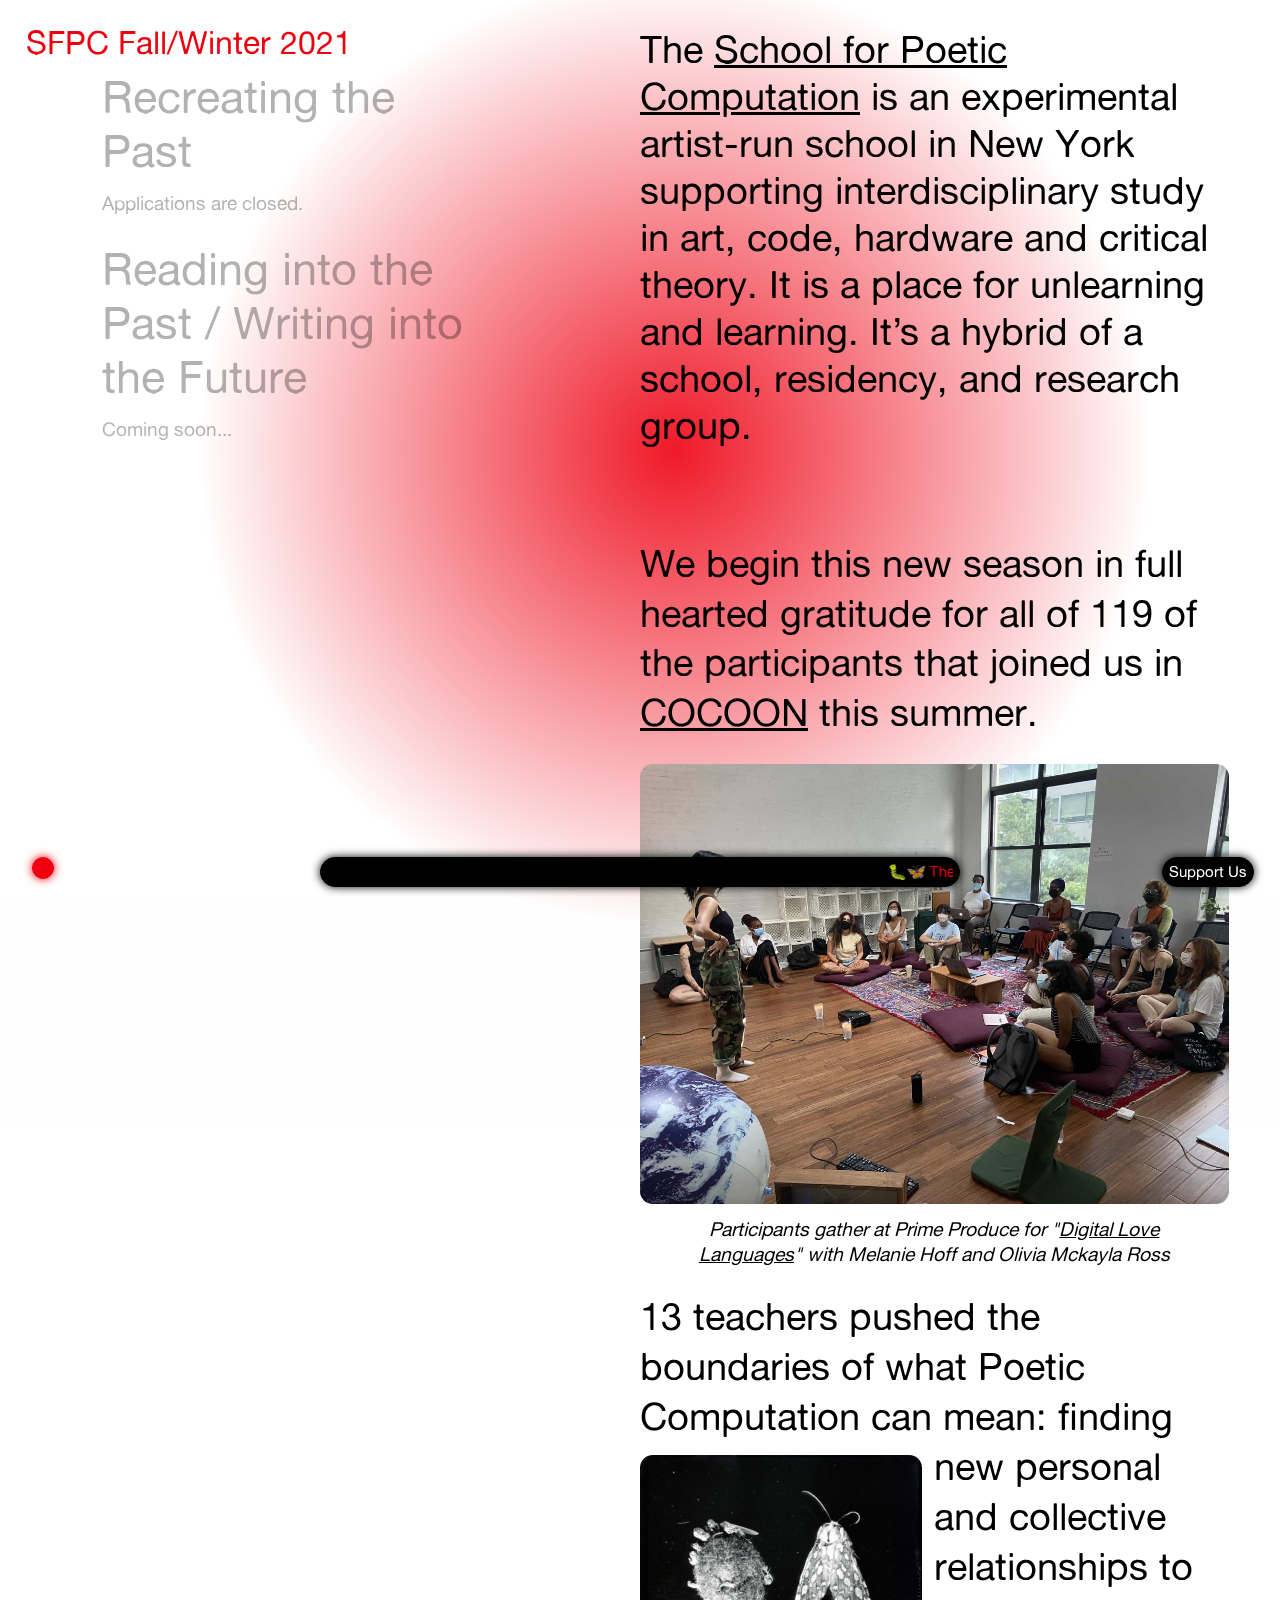
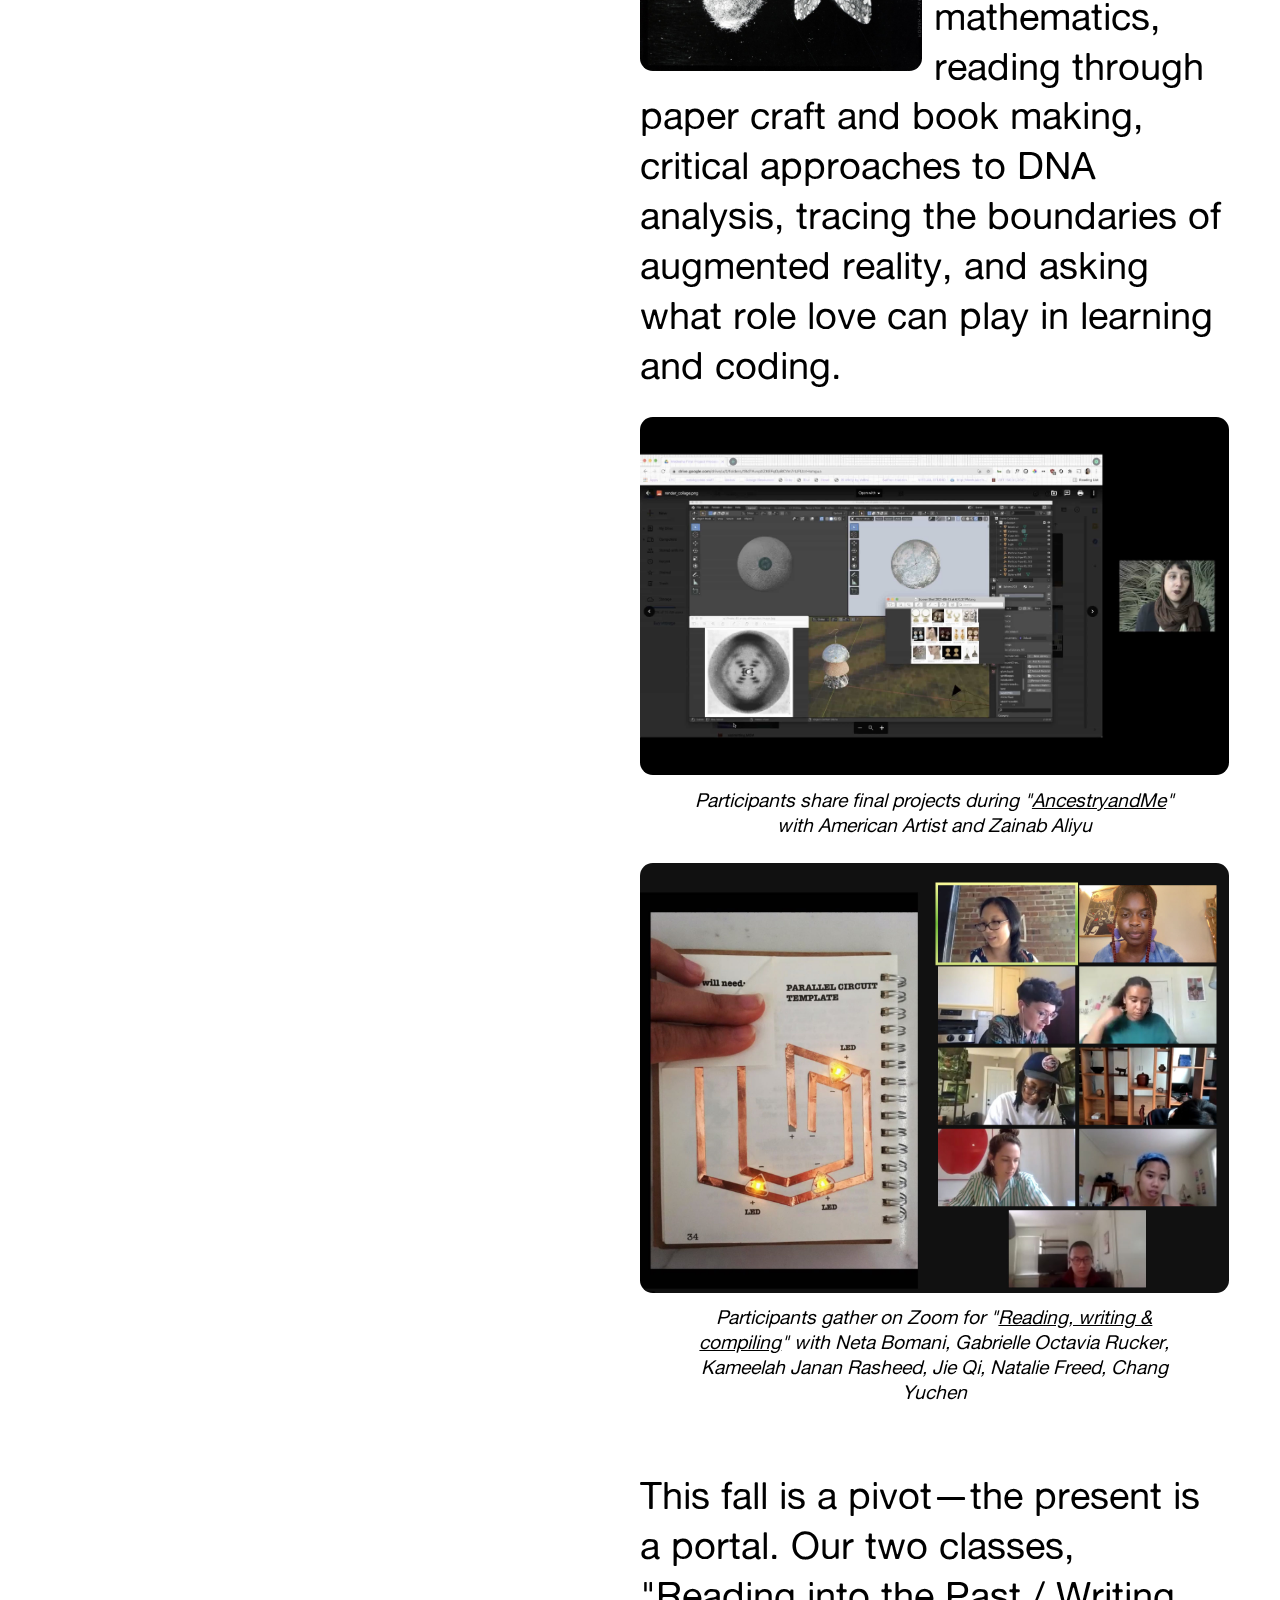
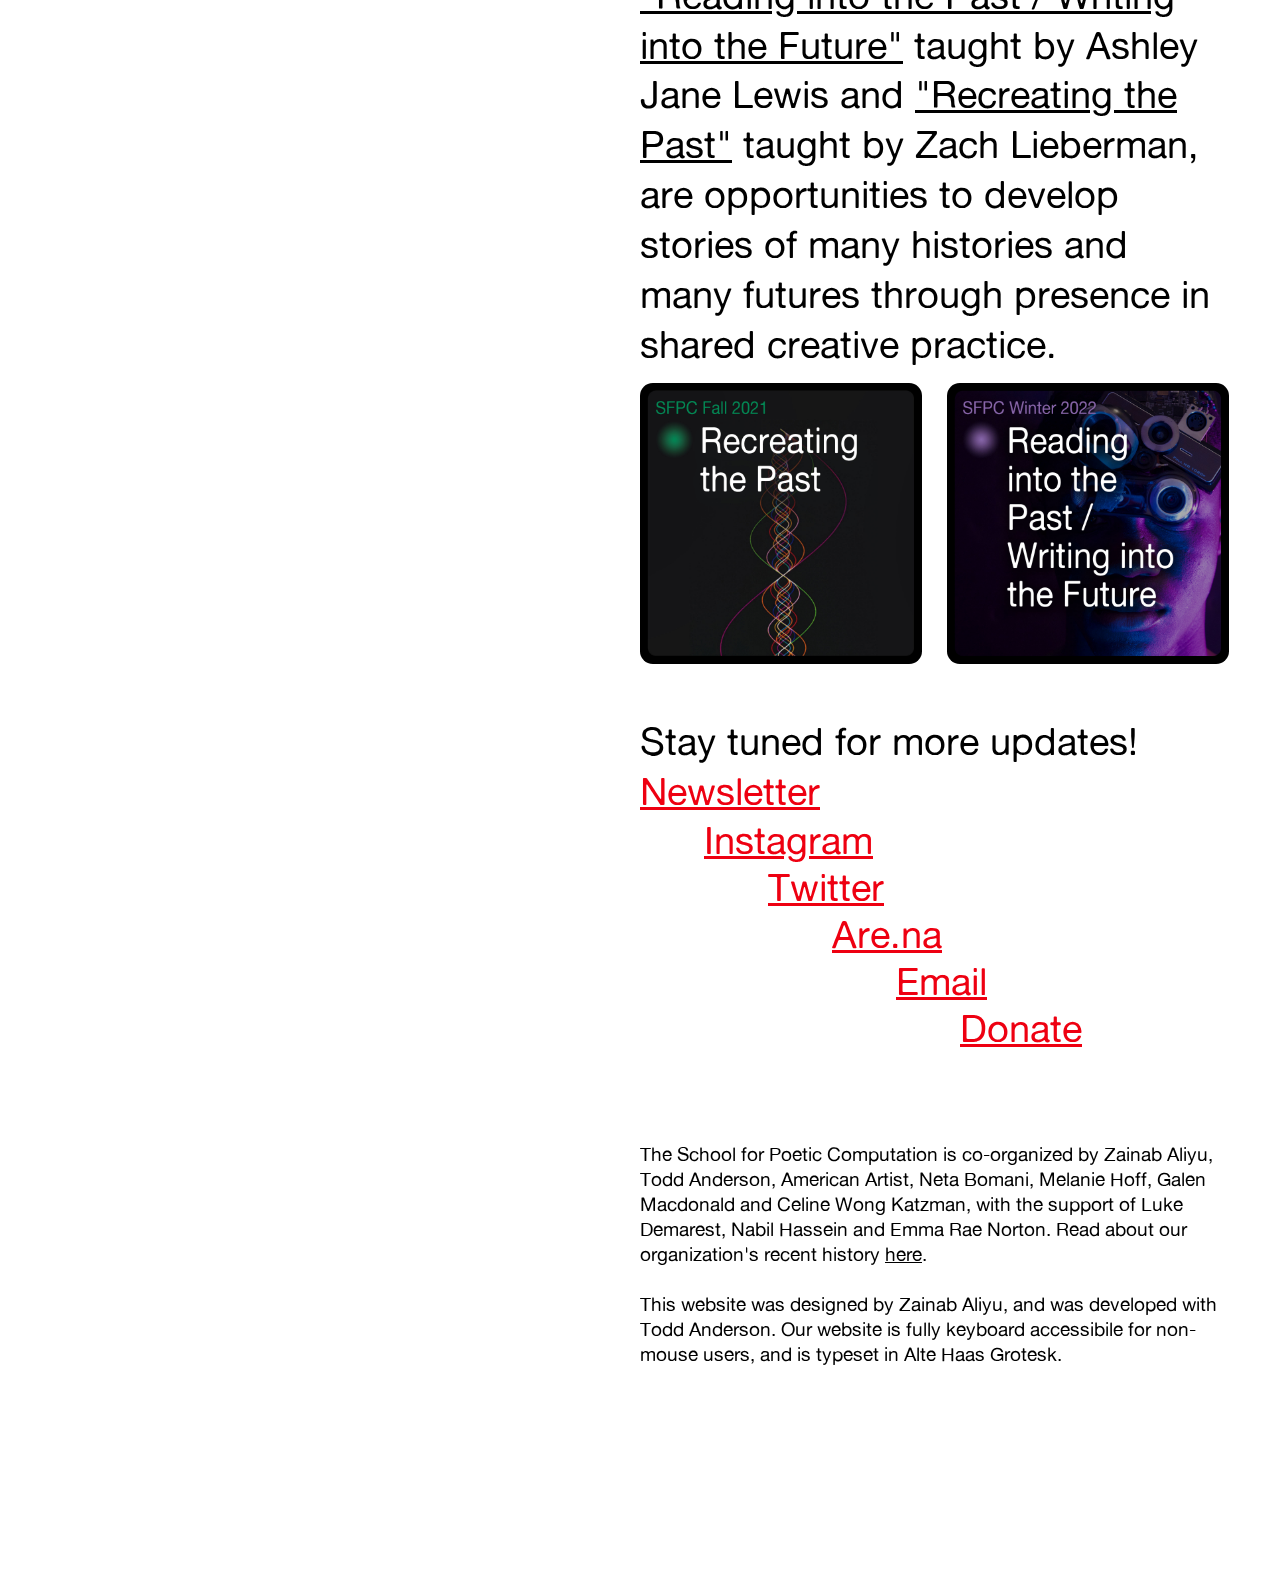
==== index.html @ 879abbb2 "update images" ====
<head>
  <meta charset="UTF-8">
  <meta name="viewport" content="width=device-width, initial-scale=1.0, user-scalable=no">
  <meta name="title" content="SFPC Fall 2021">
  <meta name="description" content="This fall is a pivot— the present is a portal. Our fall classes are opportunities to develop stories of many histories and many futures through presence in shared creative practice.">
  <meta property="og:type" content="website">
  <meta property="og:url" content="http://sfpc.io/fall-2021">
  <meta property="og:title" content="SFPC Fall 2021">
  <meta property="og:description" content="This fall is a pivot— the present is a portal. Our fall classes are opportunities to develop stories of many histories and many futures through presence in shared creative practice.">
  <meta property="og:image" content="http://sfpc.io/fall-2021/winter21.jpg">
  <meta property="twitter:card" content="summary_large_image">
  <meta property="twitter:url" content="http://sfpc.io/fall-2021">
  <meta property="twitter:title" content="SFPC Fall 2021">
  <meta property="twitter:description" content="This fall is a pivot— the present is a portal. Our fall classes are opportunities to develop stories of many histories and many futures through presence in shared creative practice.">
  <meta property="twitter:image" content="http://sfpc.io/fall-2021/winter21.jpg">
  <link href="styles.css" rel="stylesheet">
  <title>SFPC Fall/Winter 2021</title>
  <link rel="shortcut icon" type="image/png" href="favicon.ico"/>

</head>
<body>

    <div class="bgImg">
        <div  id="portal" class="portal"></div>
    </div>

    <div id="titles" class="titles">
      <h1><a href="index.html">SFPC Fall/Winter 2021</a></h1>


      <div class="class-each">
        <div class="class-bullet"></div>
          <a href="rtp/index.html"><h3>Recreating the Past</h3><h4>Applications are closed.</h4></a>
      </div>


      <div class="clear"></div>

      <div class="class-each">
        <div class="class-bullet"></div>
          <a href="rpwf/index.html"><h3>Reading into the Past / Writing into the Future</h3><h4>Coming soon...</h4></a>
      </div>


    </div>


  <div id="shell" class="shell">

    <div class="footerlinks changing">
    <a target="_blank" href="https://sfpc.medium.com/dear-sfpc-community-c195d3dc1d00">
      <marquee class="">
        🐛🦋 The School for Poetic Computation is changing.
        🐛🦋Read more on our transition in an open letter from SFPC stewards.
        🐛🦋More soon later!
        🐛🦋
      </marquee>
    </a>
    </div>

    <div id="footer">

      <div class="footer-right">



        <div class="footerlinks support-first support">
        <a target="_blank" href="https://withfriends.co/school_for_poetic_computation/join">
            Support Us
            <!-- <marquee class="hidemobile"> Support our programming on WithFriends · Fall 2021 classes now live!</marquee> -->
        </a>
        </div>

        <!-- <div class="footerlinks apply">
        <a  class="participants-link" href="participants">
          Participants
        </a>
        </div> -->


      <!-- <div class="footerlinks apply">
      <a target="_blank" href="https://docs.google.com/forms/d/e/1FAIpQLSc1MM0816hWHbnv334FRvODYL0p3SxgoBK6tLqWwCkx-lHlrg/viewform?usp=sf_link">
        Apply Now
      </a>
      </div> -->

      </div>

      <div class="footer-left">
        <div class="footerlinks color hidemobile" id="changecolour">
        </div>
      </div>

      <!-- <div class="footer-left">

        <select id= "allSections" onchange="sectionJump(this.value)">
          <option value ="class">Jump to section...</option>
          <option value ="class">ABOUT THIS CLASS</option>
          <option value ="section-summary">--Details & Description</option>
          <option value ="section-expectations">--Expectations</option>
          <option value ="section-syllabus">--Syllabus</option>
          <option value ="section-teachers">--Teachers</option>
          <option value ="section-forme">--Is this for me?</option>
          <option value ="section-accessibility">--Accessibility</option>
          <option value ="section-covid" style="display: none;">--Covid-19 Safety</option>
          <option value ="class">APPLY NOW</option>
          <option value ="section-apply">--How to Apply</option>
          <option value ="section-cost">FINANCES</option>
          <option value ="section-cost">--Cost of Attendence</option>
          <option value ="section-scholarships">--Scholarships</option>
          <option value ="section-donate">--Donate to SFPC</option>
          <option value ="section-refund">--Refund Policy</option>
          <option value ="section-sfpc">ABOUT SFPC</option>
        </select>
      </div> -->

      <div class="clear"></div>
    </div>



      <div id="class" class="class"  style="display:none">

          <div class="session-text">


                  <div class="session-info">
                    <section id="section-summary">
                      <p class="large">
                        The <a href="https://sfpc.io/">School for Poetic Computation</a> is an experimental artist-run school in New York supporting interdisciplinary study in art, code, hardware and critical theory. It is a place for unlearning and learning. It’s a hybrid of a school, residency, and research group.
                      </p>

                    </section>


                    <div class="description">



                                                                <section id="section-sfpc" class="floatpara">
                                                                      <p class="large">
                                                                        We begin this new season in full hearted gratitude for all of 119 of the participants that joined us in <a href="https://sfpc.io/cocoon/">COCOON</a> this summer.
                                                                        <img src="images/dll-min.jpg" class="full">
                                                                        <i>Participants gather at Prime Produce for "<a href="http://sfpc.io/cocoon/programs/#sensory-commons">Digital Love Languages</a>" with Melanie Hoff and Olivia Mckayla Ross</i>

                                                                        13 teachers pushed the boundaries of what Poetic Computation can mean:

                                                                        <img src="images/cocoon6.jpg" class="left">
                                                                        finding new personal and collective relationships to mathematics,
                                                                        reading through paper craft and book making,
                                                                        critical approaches to DNA analysis,
                                                                        tracing the boundaries of augmented reality,
                                                                        and asking what role love can play in learning and coding.
                                                                        <img src="images/aandme-min.jpg" class="full">
                                                                        <i>Participants share final projects during "<a href="http://sfpc.io/cocoon/programs/#ancestryandme">AncestryandMe</a>" with American Artist and Zainab Aliyu</i>

                                                                        <img src="images/rwc1.jpg" class="full">
                                                                        <i>Participants gather on Zoom for "<a href="http://sfpc.io/cocoon/programs/#reading-writing">Reading, writing & compiling</a>" with Neta Bomani, Gabrielle Octavia Rucker, Kameelah Janan Rasheed, Jie Qi, Natalie Freed, Chang Yuchen</i>
                                                                      </p>
                                                                      <BR><BR>
                                                                        <div class="clear"></div>
                                                                      <p class="large">This fall is a pivot—the present is a portal. Our two classes, <a href="rpwf/index.html">"Reading into the Past / Writing into the Future"</a> taught by Ashley Jane Lewis and <a href="rtp/index.html">"Recreating the Past"</a> taught by Zach Lieberman, are opportunities to develop stories of many histories and many futures through presence in shared creative practice.
                                                                      </p>
                                                                      <a href="rtp/index.html"><img src="rtp-promo.jpg" class="left"></a>
                                                                      <a href="rpwf/index.html"><img src="rpwf-promo.jpg" class="right"></a>
                                                                      <div class="clear"></div>

                                                                      <BR><BR>
                                                                        <p class="large">
                                                                        Stay tuned for more updates!
                                                                      </p>
                                                                    <p class="visible">
                                                                    <!-- Follow us for upcoming programs!<br> -->
                                                                      <a class="social" target="_blank" href="https://stats.sender.net/forms/e09QVa/view">Newsletter</a><br>
                                                                      <div class="class-bullet"></div> <a class="social" target="_blank" href="https://www.instagram.com/sfpc_nyc/">Instagram</a><br>
                                                                      <div class="class-bullet"></div> <a class="social" target="_blank" href="https://twitter.com/sfpc?lang=en">Twitter</a><br>
                                                                      <div class="class-bullet"></div> <a class="social" target="_blank" href="https://www.are.na/school-for-poetic-computation">Are.na</a><br>
                                                                      <div class="class-bullet"></div><a class="social" target="_blank" href="mailto:info@sfpc.io">Email</a><BR>
                                                                      <div class="class-bullet"></div> <a class="social" target="_blank" href="https://withfriends.co/school_for_poetic_computation/join">Donate</a>
                                                                  </p>
                                                                </section>



                                                                <section id="section">
                                                                  <p>

                                                                    The School for Poetic Computation is co-organized by Zainab Aliyu, Todd Anderson, American Artist, Neta Bomani, Melanie Hoff, Galen Macdonald and Celine Wong Katzman, with the support of Luke Demarest, Nabil Hassein and Emma Rae Norton.
                                                                    Read about our organization's recent history <a href="https://sfpc.medium.com/dear-sfpc-community-c195d3dc1d00">here</a>.


                                                                        <BR><BR>

                                                                      This website was designed by Zainab Aliyu, and was developed with Todd Anderson.
                                                                      Our website is fully keyboard accessibile for non-mouse users, and is typeset in Alte Haas Grotesk.



                                                                   </p>
                                                                </section>










                                          <div class="endclass"></div>

                                          </div>

            </div>







</div>
</div>
</div>


<script src="jquery-3.6.0.min.js"></script>
<script src="sheetCMS.js"></script>
<script src="rpwf.js"></script>
<script src="fall21.js"></script>
>
---- styles.css ----
:root {
    --text-margin: 10vh;
    --body-margin: 2vw;
    --background-shadow-purple: #000;
    --background-shadow-green: #000;
    /* #ce988a */
    --background: #fff;
    --background-light: #000;
    /* --background: #a47848; */
    /* #bb905e */
    /* #ef9a83; */
    /* #7878aa; */
    /* rgb(255,255,255); */
    /* rgb(115, 0, 113); */
    /* rgb(110, 0, 161) */
    /*purple*/
    --primary-color: var(--primary-color);
    /* #ff6e47; */
    /* rgb(248, 201, 11); */
    /*yellow*/
    /* rgb(248, 62, 11);  */
    /*orange*/
    --secondary-color: #fff;
    /* #87dfff; */
    /*black*/
    --text-color: #000;
}

 @font-face {
    font-family: 'Alte';
    src: url('fonts/AlteHaasGroteskRegular.ttf');
    font-weight: normal;
    font-style: normal;
}

/*

@font-face {
    font-family: 'Alte', Arial;
    src: url('fonts/times_dot-normal-webfont.ttf');
    font-weight: normal;
    font-style: normal;
}

@font-face {
    font-family: 'Alte', Arial;
    src: url('fonts/bretagne_self-modern_normal_web.ttf');
    font-weight: normal;
    font-style: normal;
} */

html {
    box-sizing: border-box;
}

*,
*:before,
*:after {
    box-sizing: inherit;
}

body {
    background-color: var(--background);
    /* color: black; */
    color: var(--background);
    font-family: 'Alte', Arial;
    /* padding: 10px; */
    margin: 0;
    /* font-size: 16px; */
    /* outline: 1px solid black; */
}

h1,
h2,
h3,
h4,
h5,
p,
ul,
li {
    margin: 0;
}

img {
    display: block;
    max-width: 100%;
}



.bgImg.classPage img.spiral {
  opacity: .3 !important
}

.bgImg {
    position: fixed;
    top: 0px;
    left: 0px;
    height: 100vh;
    width: 100vw;
    z-index: 9;
    background-color: var(--background);
}

.portal {
  transform: scale(1);
    transition: transform 1s ease-out;
  display: block;
  margin-top: -25vh;
  margin-left: auto;
  margin-right: auto;
  height: 150vh;
  width: 150vh;
  opacity: .9;
  background: radial-gradient(var(--primary-color), #fff, #fff);
}

.shell {
  position: absolute;
  top: 0px;
  left: 50vw;
  height: 100vh;
  width: 50vw;
  z-index: 11;
}

.titles {
  position: fixed;
  top: 0px;
  left: 0vw;
  padding: var(--body-margin);
  height: 100vh;
  width: 40vw;
  z-index: 11;
}

.titles h1 a {
  text-decoration: none;
  transition: all .2s ease-out;
  -moz-transition: all .2s ease-out;
  ms-transition: all .2s ease-out;
  o-transition: all .2s ease-out;
}
.titles h1 a:hover {
  color: #000;
}

section h2 a:hover, p.large a:hover {
  color: var(--primary-color);
}
a {
    color: inherit;
}

/* a:hover {
    color: var(--secondary-color);
} */

a.peek,
.peek {
    /* font-size: 3em; */
    /* display: inline-block;
    text-align: justify;
    text-align-last: justify;
    letter-spacing: -0.1em;
    width: 100%; */
    /* text-decoration: underline; */
    cursor: pointer;
}
a.peek
/* .intro-text:hover a.peek, */
/* .break-sect:hover a.peek */
 {
    color: var(--primary-color);
    transition: all .2s ease-out;
    -moz-transition: all .2s ease-out;
    ms-transition: all .2s ease-out;
    o-transition: all .2s ease-out;
}

.intro-text:hover a.peek.active,
.break-sect:hover a.peek.active,
a.peek.active:hover {
    color: var(--text-color) !important;
    text-shadow: none !important;
    text-decoration: underline;
}

a.peek:hover {
  color: #000;
}

#header {
    cursor: pointer;
    position: fixed;
    top: 0px;
    left: 0px;
    width: 100%;
    display: flex;
    justify-content: space-between;
    padding: calc(var(--body-margin)/2) var(--body-margin);
    z-index: 100;
    transition: all 1.2s ease-out;
    -moz-transition: all 1.2s ease-out;
    ms-transition: all 1.2s ease-out;
    o-transition: all 1.2s ease-out;
    background-image: linear-gradient(to top, rgba(187,144,94,0), rgba(187,144,94,1), rgba(187,144,94,1));
    height: 10vh;
    /* line-height: 1; */

}

#header:hover h1 {
    /* color: transparent;
    text-shadow: 0 0 3px var(--secondary-color); */
}

#header h1 a {
    text-decoration:none;
}

.footerlinks a {
    text-decoration: none;
}
.footerlinks {
    display: inline-block;
    z-index: 100;
    cursor: pointer !important;
    transition: all .2s ease-out;
    -moz-transition: all .2s ease-out;
    ms-transition: all .2s ease-out;
    o-transition: all .2s ease-out;
    border-radius: 3vw;
    opacity: 1;
    color: #fff;
    font-size: 1.2vw;
    font-family: 'Alte', Arial;
    font-weight: lighter;
    transition: all .2s ease-out;
    -moz-transition: all .2s ease-out;
    ms-transition: all .2s ease-out;
    o-transition: all .2s ease-out;
    cursor: pointer !important;
    /* width: auto; */
    padding: .5vw;
    line-height: 1.2vw;
    border: 1px solid;
    margin-left: .5vw;
    vertical-align: bottom;
}

.footerlinks.color {
  width: 1.7vw;
  height: 1.7vw;
  background-color: var(--primary-color);
  color: var(--primary-color);
  border-color:var(--primary-color);
  box-shadow: 0 0 10px var(--primary-color);
}

.footerlinks.color:hover {
  box-shadow: 0 0 25px var(--primary-color);
  background-color: #000;
}

.footerlinks.apply {
  background-color: var(--primary-color);
  border-color:var(--primary-color);
  box-shadow: 0 0 10px var(--primary-color);
}

.footerlinks.apply:hover {
  box-shadow: 0 0 25px var(--primary-color);
  background-color: #000;
}
.footerlinks.support {
  background-color: #000;
  border-color: #000;
  box-shadow: 0 0 10px #000;
}

.footerlinks.changing {
  background-color: #000;
  border-color: #000;
  box-shadow: 0 0 10px #000;
  color: var(--primary-color);
  max-width: 50vw;
  /* vertical-align: middle; */
      cursor: pointer;
      position: fixed;
      bottom: 0px;
      left: 25vw;
      margin-left: auto;
      margin-right: auto;
      width: 100%;
      display: block;
      margin-bottom: calc(var(--body-margin)/2) ;
      transition: all .2s ease-out;
      -moz-transition: all .2s ease-out;
      ms-transition: all .2s ease-out;
      o-transition: all .2s ease-out;
      font-family: 'Alte', Arial;
      font-style: normal;
      font-weight: normal;
      z-index: 10000;
}

.changing:hover {
  box-shadow: 0 0 25px var(--primary-color) !important;
  color: #fff !important;
}

.footerlinks.support:hover {
  box-shadow: 0 0 25px #000;
  background-color: var(--primary-color);
}


#footer {
vertical-align: middle;
    cursor: pointer;
    position: fixed;
    bottom: 0px;
    left: 0px;
    width: 100%;
    display: block;
    padding: calc(var(--body-margin)/2) var(--body-margin);
    z-index: 100;
    transition: all 1.2s ease-out;
    -moz-transition: all 1.2s ease-out;
    ms-transition: all 1.2s ease-out;
    o-transition: all 1.2s ease-out;
    font-family: 'Alte', Arial;
    font-style: normal;
    font-weight: normal;

}



.footer-left {
  float:left;
}

.footer-right {
  float:right;
}

.sitecredits {
  font-family: 'Alte', Arial;
  font-style: normal;
  font-weight: normal;
  font-size: 1.5vw;
  line-height: 1.3;
  color: var(--text-color);
  margin-bottom: calc(var(--text-margin)*2);
  transition: all .2s ease-out;
  -moz-transition: all .2s ease-out;
  ms-transition: all .2s ease-out;
  o-transition: all .2s ease-out;
}

.sitecredits a {

  transition: all .2s ease-out;
  -moz-transition: all .2s ease-out;
  ms-transition: all .2s ease-out;
  o-transition: all .2s ease-out;
}

.sitecredits a:hover {
  /* color: transparent; */
}

select#allSections {
  appearance: none;
  background: var(--background);
  font-family: 'Alte', Arial;
  font-style: normal;
  font-weight: normal;
  font-size: 1.2vw;
  line-height: 1.2vw;
  color: var(--text-color);
  border-color: var(--text-color);
  border-radius: 3vw;
  padding: .5vw;
}

select#allSections:focus {
  outline: 1px solid var(--primary-color);

}

.cocoon {
    font-family: 'Alte', Arial;
    font-style: normal;
    /* line-height: 1; */
    font-weight: lighter;
    display: inline-block;
    -webkit-transform: rotate(-180deg);
    -moz-transform: rotate(-180deg);
    -o-transform: rotate(-180deg);
    transform: rotate(-180deg) !important;
    ms-filter: "progid:DXImageTransform.Microsoft.BasicImage(rotation=2)";
    filter: progid: DXImageTransform.Microsoft.BasicImage(rotation=2);
    transition: all .2s ease-out;
    -moz-transition: all .2s ease-out;
    ms-transition: all .2s ease-out;
    o-transition: all .2s ease-out;
    height: 2.5vh;
    line-height: 1;
}

.cocoon-inline {
    font-family: 'Alte', Arial;
    /* font-style: normal; */
    line-height: 0;
    font-weight: lighter;
    /* color: transparent; */
    /* text-shadow: 0 0 3px var(--secondary-color); */
}

/* #header:hover .cocoon*/

#header {
  transition: all .5s ease-out;
  -moz-transition: all .5s ease-out;
  ms-transition: all .5s ease-out;
  o-transition: all .5s ease-out;
}

#header:hover .cocoon
{
    display: block;
    -webkit-transform: rotate(0deg);
    -moz-transform: rotate(0deg);
    -o-transform: rotate(0deg);
    transform: rotate(0deg) !important;
}

#header h1:hover  {
  /* color: transparent; */
  text-shadow: 0 0 3px var(--secondary-color);

}


p:hover span.cocoon {
    display: inline-block;
    -webkit-transform: rotate(0deg);
    -moz-transform: rotate(0deg);
    -o-transform: rotate(0deg);
    transform: rotate(0deg) !important;
}

.intro-text {
    position: relative;
    z-index: 12;
    /* color: var(--background); */
    /* color: var(--text-color);
    text-shadow: 1px 1px 1px var(--background); */
    padding-top: var(--text-margin);
    transition: all 2s ease-out;
    -moz-transition: all 2s ease-out;
    ms-transition: all 2s ease-out;
    o-transition: all 2s ease-out;
}

.intro-text.active {
  color: var(--text-color);
  text-shadow: 1px 1px 1px var(--background);
}

.intro-text.inactive {
  color: var(--background);
}


.hideme
{
    color: var(--background);
}

.showme {
  color: var(--text-color) !important;
  text-shadow: 1px 1px 1px var(--background) !important;
}




.intro-text:hover h1 {
    color: var(--text-color);
    transition: all 2s ease-out;
    -moz-transition: all 2s ease-out;
    ms-transition: all 2s ease-out;
    o-transition: all 2s ease-out;
}

.intro-text p,
.intro-text p a,
p.visible a  {
    transition: all .2s ease-out;
    -moz-transition: all .2s ease-out;
    ms-transition: all .2s ease-out;
    o-transition: all .2s ease-out;
}



.intro-text p:hover,
.intro-text p:hover, .intro-text p:focus-within,
.intro-text.touched,
.introhover
 {
    color: var(--text-color);
    text-shadow: 1px 1px 1px var(--background);
    transition: all 2s ease-out;
    -moz-transition: all 2s ease-out;
    ms-transition: all 2s ease-out;
    o-transition: all 2s ease-out;
    /* text-decoration: none !important; */
}

.session-text p {
    color: var(--text-color);
    /* text-shadow: 1px 1px 1px var(--background); */
    transition: all .2s ease-out;
    -moz-transition: all .2s ease-out;
    ms-transition: all .2s ease-out;
    o-transition: all .2s ease-out;
    /* text-decoration: none !important; */
}

.withfriends {
    position: fixed;
    bottom: 0px;
    right: 0px;
    /* width: 230px; */
    width: 12vw;
    z-index: 100;
    cursor: pointer !important;
    transition: all .2s ease-out;
    -moz-transition: all .2s ease-out;
    ms-transition: all .2s ease-out;
    o-transition: all .2s ease-out;
}

.withfriends:hover, .withfriends.touched {
  /* transform: rotate(-5deg); */
}

.withfriends:hover p  {
  opacity: 1 !important;
  /* color: transparent; */
  text-shadow: 0 0 4px var(--primary-color);
  text-decoration: none !important;
}
.withfriends p {
    opacity: 1;
    text-shadow: 1px 1px 1px var(--background-shadow-green);
    /* color: var(--primary-color); */
    color: var(--text-color);
    /* text-shadow: 1px 1px 1px var(--background-shadow-purple); */
    /* , 1px 1px 10px var(--background-shadow); */
    font-size: 1.5vw;
    font-family: 'Alte', Arial;
    /* font-style: normal; */
    line-height: 1;
    font-weight: lighter;
    text-align: center;
    /* font-size: 1.5em; */
    position: absolute;
    bottom: 20%;
    right: 10%;
    /* transform: translate(-50%, -50%); */
    /* width: 100px; */
    /* text-shadow: 0 0 10px var(--background-shadow); */
    display: table;
    /* keep the background color wrapped tight */
    margin: 0px auto 0px auto;
    /* keep the table centered */
    padding: 0px;
    line-height: 1;
    /* background-color: #ffffff5d; */
    display: table;
    margin: 0px auto 0px auto;
    padding: 5px;
    background-color: rgba(255,255,255, .2);
    /* height: 33px; */
    height: auto;
    box-shadow: 0 0 10px rgba(255,255,255, .2);
    border-radius: 50%;
    transition: all .2s ease-out;
    -moz-transition: all .2s ease-out;
    ms-transition: all .2s ease-out;
    o-transition: all .2s ease-out;
    cursor: pointer !important;
}






.ht {
  color: #eccfab !important;
  /* font-style: normal; */
}

.sensory-commons #location {
  /* background: rgb(160 205 255); */
  /* border: 1px solid yellow; */
    /* border-radius: 100%; */
    text-shadow: 0 0 4px var(--background-shadow-green);
    /* border: 2px dotted var(--background-shadow-green); */
    /* color: limegreen; */
    /* box-shadow: 0 0 20px limegreen; */
    /* padding: 0px 20px; */
    /* font-family: 'Alte', Arial;
    font-style: normal; */
    /* width: fit-content; */
    display: inline;
    /* width: fit-content; */
    /* padding: .3em; */
    float: left;
}


#header h1 span {
  /* font-size: 2vw !important;
  font-family: 'Alte', Arial;
  line-height: 0.5; */
}

h1 {
    font-family: 'Alte', Arial;
    color: var(--primary-color);
    /* text-shadow: 1px 1px 1px var(--background-shadow-purple); */
    font-size: 2.5vw;
    font-weight: lighter;
    line-height: 1.5vw;
    transition: all .2s ease-out;
    -moz-transition: all .2s ease-out;
    ms-transition: all .2s ease-out;
    o-transition: all .2s ease-out;
    line-height: 1;
}

h1.left {
    float: left;
    /* margin-bottom: var(--text-margin); */
}

h1.right {
    float: right;
    /* margin-bottom: var(--text-margin); */
}

h2 {
    font-size: 2.5vw !important;
    font-weight: lighter;
}

 p.large {
   font-size: 3vw !important;
   font-weight: lighter;
}

p.large i {
  font-size: 1.5vw;
  text-align: center;
  display: block;
  width: 85%;
  margin: 0px auto var(--body-margin) auto;
}

.social {
  color: var(--primary-color);
  font-size: 3vw;
  font-weight: lighter;
}
.bull {
  font-size: 5vw;
  line-height: 3vw;
  margin-top: 2vw;
}

.social:hover {
  color: var(--text-color);
}

.class-each, .class-bullet, .class-each:hover {
  -moz-transition: all .2s ease-out;
  ms-transition: all .2s ease-out;
  o-transition: all .2s ease-out;
  transition: all .2s ease-out;
}
.class-each h3 {
    font-size: 3.5vw;
    margin: 1vw 0;
    color: var(--text-color);
    font-weight: lighter;
    opacity: .3;
    float: right;
    display: inline-block;
    width: 30vw;
    -moz-transition: all .2s ease-out;
    ms-transition: all .2s ease-out;
    o-transition: all .2s ease-out;
    transition: all .2s ease-out;
}

.class-each h4 {
    font-size: 1.5vw;
    margin: 0 0 1vw 0;
    color: var(--text-color);
    font-weight: lighter;
    opacity: .3;
    float: right;
    display: inline-block;
    width: 30vw;
    -moz-transition: all .2s ease-out;
    ms-transition: all .2s ease-out;
    o-transition: all .2s ease-out;
    transition: all .2s ease-out;
}

.class-each:hover ~ h1 {
  color: #000;
}
.class-each:hover h3 {
  opacity: 1;
  color: var(--primary-color);
}

.class-each:hover h4 {
  opacity: 1;
  color: var(--text-color);
}

.class-each:hover .class-bullet{
  background: radial-gradient(rgb(0,0,0), transparent, transparent);
}

.class-each.active:hover .class-bullet{
  background: radial-gradient(rgb(0,0,0), transparent, transparent);
}

.class-each.active h3 {
  opacity: 1;
}

.class-each.active h4 {
  opacity: 1;
  color: var(--primary-color);
}

.class-bullet {
  float: left;
  display: inline-block;
  /* background: #fff; */
  width: 6vw;
  height: 6vw;
  margin-left: -1vw;
  background: radial-gradient(transparent, transparent, transparent);
  -moz-transition: all .2s ease-out;
  ms-transition: all .2s ease-out;
  o-transition: all .2s ease-out;
  transition: all .2s ease-out;
}

.class-each.active .class-bullet  {
  background: radial-gradient(var(--primary-color), transparent, transparent);
}



p,
.peek a,
.break-sect {
    font-size: 3vw;
    margin-bottom: var(--text-margin);
    font-weight: lighter;
}

.break-sect {
    color: var(--text-color);
    font-family: 'Alte', Arial;
    /* border-top: 3px dotted  var(--text-color); */
    text-align: center;
}

.break-sect img {
    border-radius: 1vw;
    width: 30vw;
    height: auto;
    /* border-image: url(lineborder.png) 34 / 18px / 0 round; */
    /* border-width: 18px;
    border-style: solid; */
    /* border-width: 2px;
    border-color: var(--text-color);
    border-style: dotted dashed solid double; */
    -moz-transition: all .3s ease-out;
    ms-transition: all .3s ease-out;
    o-transition: all .3s ease-out;
    transition: all .3s ease-out;
}

.break-sect img:hover {
    /* border: 2px solid var(--primary-color); */
}

.peek a {
    font-family: 'Alte', Arial;
    /* font-style: normal; */
    /* line-height: 0; */
    font-weight: lighter;
}

p a:hover {
    /* color: transparent; */
    text-decoration: none !important;
}



.programs-list {
    -moz-transition: all 2s ease-out;
    ms-transition: all 2s ease-out;
    o-transition: all 2s ease-out;
    transition: all 2s ease-out;
    margin-bottom: calc(var(--text-margin) * 2);
}

.programs-list h2 span, .session h2 span, .session-info .labels-info span.price, .session-info p span.price
{
  background: var(--primary-color);
  border-radius: 3vw;
  padding: 1px 5px;
  color: var(--background);
  /* padding: 0px 20px; */
  text-shadow: none;
  font-family: 'Alte', Arial;
  /* font-style: normal; */
}



.intro-text .bio, .bio {
  /* float: left; */
  display: inline-block;
  /* margin-right: 10px; */
  /* margin-bottom: 10px; */
  vertical-align: bottom;
  /* border: 2px solid var(--text-color); */
  width: 3.5vw;
  height: 3.5vw;
  background-size: cover;
  -moz-transition: all .2s ease-out;
  ms-transition: all .2s ease-out;
  o-transition: all .2s ease-out;
  transition: all .2s ease-out;
  border-radius: 1vw;
}

.bio-1, .bio-6, .bio-2, .bio-4,
.bio-3, .bio-5, .bio-0, .bio- {
  border-radius:1vw;
}


#section-teachers .bio {
  float: left;
  margin-right: 10px;
  margin-bottom: 10px;
  /* border: 2px solid var(--text-color); */
  width: 8vw;
  height: 8vw;
  background-size: cover;
  -moz-transition: all .2s ease-out;
  ms-transition: all .2s ease-out;
  o-transition: all .2s ease-out;
  transition: all .2s ease-out;
}

.bio:hover  {
  /* border: 2px solid var(--primary-color); */
}

.floatpara img, .description img {
  border-radius: 1vw;
}

.description img.full  {
  margin-bottom: var(--body-margin);
  width: calc(100% - var(--body-margin) * 2);
}

.floatpara img.full, img.full {
  /* float: left; */
  margin: var(--body-margin) 0 1vw 0;
  width: calc(100%);
}

a img {
  -moz-transition: all .2s ease-out;
  ms-transition: all .2s ease-out;
  o-transition: all .2s ease-out;
  transition: all .2s ease-out;
}
a img:hover {
  opacity: .7;
}

.floatpara img.left {
  float: left;
  margin: 1vw 1vw 1vw 0;
  width: calc(50% - 1vw);
}

.floatpara img.right {
  float: right;
  margin: 1vw 0 1vw 1vw;
  width: calc(50% - 1vw);
}

.quotes {
  display: flex;
}

p.quote {
  margin:0 1.5vw 0 0;
}
.programs-list p, .session p {
    color: var(--text-color);
    /* text-shadow: 1px 1px 1px var(--background-shadow-purple); */
    font-family: 'Alte', Arial;
    line-height: 1.2;
}

.programs-list p span {
  /* text-decoration: underline !important; */
  /* cursor: pointer; */
  /* text-shadow: 1px 1px 1px var(--background-shadow-purple); */
}


.programs-list p a:after{
   content: '↝ ';
   font-weight: lighter;
   /* text-shadow: 1px 1px 1px var(--background-shadow-purple); */
}

.session-info a, .programs-list p a {
  -moz-transition: all .2s ease-out;
  ms-transition: all .2s ease-out;
  o-transition: all .2s ease-out;
  transition: all .2s ease-out;
}

.programs-list p a:hover {
  /* color: transparent !important; */
}

.session-info a:hover {
  /* color: transparent !important; */
  text-decoration: none;
}

.session p span.title,
.programs-list p span,
.programs-list a.expand {
    font-family: 'Alte', Arial;
    /* font-style: normal; */
    font-weight: lighter;
    /* line-height: inherit; */
}

.class{
  /* margin-top: var(--body-margin); */
}

.session-text p.visible,  p.visible {
  transition: all .2s ease-out !important;
  -moz-transition: all .2s ease-out !important;
  ms-transition: all .2s ease-out !important;
  o-transition: all .2s ease-out !important;
}
/* .programs.active,
.programs.active:hover,
.peek:hover .programs.active  */
/* .programs.active,  */
p.visible, p:focus,  #info li
{
    color: var(--text-color) !important;
    transition: all .2s ease-out !important;
    -moz-transition: all .2s ease-out !important;
    ms-transition: all .2s ease-out !important;
    o-transition: all .2s ease-out !important;
    /* margin-bottom: 0px !important; */
}


p.visible,  #info li{
  font-size: 2vw;
}


#info ul, #info li {
  list-style: none;
}


/* a.social:before{
   content: '• ';
   color: var(--text-color);
   text-decoration: none !important;
   font-size: 5vw;
} */

p.visible {
  margin-bottom: 0px !important;
}

.intro-text .programs,
#class .peek.programs.allprograms a,
.homeprograms a
{
      margin-top: var(--text-margin);
}


#class .peek.programs.allprograms a {
  margin-bottom: calc(var(--text-margin) * 2);
}


.programs.active, .programs.active:hover
{
    color: var(--text-color) !important;
    text-shadow: none !important;
}

.programs-list a.expand span.expanded {
    font-family: 'Alte', Arial;
    font-style: normal;
    font-weight: normal;
}

.programs-list a.expand i {
    font-family: 'Alte', Arial;
    font-style: normal;
    font-weight: normal;
    text-decoration: none !important;
}

.programs-list {}


.again h2 {
    color: var(--text-color);
    font-family: 'Alte', Arial;
    /* font-style: normal; */
    font-weight: lighter;
    font-size: 1.5vw;
    line-height: 1.5;
    text-align: center;
    margin-bottom: 20vh;
}

.again h2 span {
  font-family: 'Alte', Arial;
  font-style: normal;
}

.session-info {
  margin-top: var(--body-margin);
  width: 100%;
  margin: 0px auto;
  display: block;
  /* background: #fff; */
}
.programs-list h2, .session-info h2, .session-info .details .labels  {
    color: var(--text-color);
    font-family: 'Alte', Arial;
    font-style: normal;
    font-weight: lighter;
    font-size: 1.5vw;
}

.programs-list h2, .session-info .details .labels  {
  /* text-shadow: 1px 1px 1px var(--background-shadow-green); */
}


.session-info .details .labels-info, .session-info .description p, .session-info article.teacher,
.session-info .description li, .session-info .description h2 li:before, p.small  {
    color: var(--text-color);
    /* text-shadow: 1px 1px 1px var(--background-shadow-purple); */
    font-family: 'Alte', Arial;
    font-style: normal;
    font-weight: normal;
    font-size: 1.5vw;
}

.session-info .description p  {
  line-height: 1.3;
}





#section-summary {
  padding-top: var(--body-margin);
}

.session-info .description h2, .session-info h2 {
  line-height: 1.3 !important;
  margin-bottom: 3vh;
  font-size: 3vw;
}

.session-info .description ul, .session-info .description li {
  list-style: none;
}

.session-info .description li {
  list-style: none;
  text-indent: -25px;
  margin-left: 25px;
  margin-bottom: 10px;
}

.session-info .description ul {
  margin-block-start: 2em;
    /* margin-block-end: 0em; */
    margin-inline-start: 0px;
    margin-inline-end: 0px;
    padding-inline-start: 0em;
}

.session-programs-title {
    margin-top: calc(var(--text-margin) * 1);
    font-size: 4vw;
    display: inline-block;
    text-align: justify;
    text-align-last: justify;
    letter-spacing: -0.1em;
    width: 100%;
    color: var(--text-color);
    font-family: 'Alte', Arial;
    font-style: normal;
    font-weight: lighter;
    text-decoration: underline;
    margin-bottom:3vw;
  }

.session-info section {
    margin-bottom: var(--text-margin);
    transition: all .2s ease-out;
    -moz-transition: all .2s ease-out;
    ms-transition: all .2s ease-out;
    o-transition: all .2s ease-out;

      box-sizing: border-box;
        padding-right: calc(var(--body-margin) * 2);
}

section a {
  transition: all .2s ease-out;
  -moz-transition: all .2s ease-out;
  ms-transition: all .2s ease-out;
  o-transition: all .2s ease-out;
}
section a:hover {
  color: var(--primary-color);
}
.session-info section:hover, .session-info.touched {
  /* background-color: var(--background);
  box-shadow: 0 0 20px var(--background); */
  cursor: help;
}

.session-info p {
    margin-bottom: 0 !important;
}


.session-info .peek a{
    margin-bottom: 0px !important;
}

.session-info .description li:before{
   content: '• ';
   color: var(--primary-color);
}

.session-info .description {
   margin: var(--text-margin) 0;
}

.session-info section.teacher {
  margin-bottom: 20px;
}
#teacher-list article {
    min-height:7vw;
}
.programs-list h2, .session-info h2, .session-info .details .labels, .session-info .details .labels-info  {
  line-height: 1.5;
}

.session-info .details .labels  {
  float:left;
  width: 20%;
}


.session-info .details {
  clear: both;
}

.session-info .details .labels-info {
  float:right;
  width: 80%;
}

p a.expand:hover .expanded {
    /* text-shadow: none !important; */
    text-decoration: none !important;
}

p a.expand.active {
    color: var(--secondary-color);
    text-decoration: none !important;
    /* text-shadow: none !important; */
}

a.expand {
    text-decoration: underline;
    /* border-bottom: 2px dotted var(--text-color); */
    display: inline;
    margin: 0 3px;
    cursor: pointer;
}

a.expand.active {
    display: inline;
}

.clear {
    clear: both;
}

.hide {
    opacity: 0;
    height: 0px;
    display: none;
    visibility: hidden;
}

.session .bubble {
    float: left;
    /* background-image: url('https://img.favpng.com/1/22/21/sphere-png-favpng-tLD1Ei0kkL6uGXmYFUb1hiiUu.jpg'); */
    width: 10vw;
}

.introImg {
    padding-top: var(--body-margin);
}

.collapsed {
  display: none;
}

.endclass {
  display: block;
  height: 15vh;
}

.hidedesk {
  display: none;
  opacity: 0;
  visibility: hidden;
}


.hidemobile {
  display: inline-block;
  opacity: 1;
  visibility: visible;
}


@media all and (orientation: landscape) {
    img.spiral {
        height: auto;
        width: 100vw;
    }
}

@media all and (orientation: portrait) {
    img.spiral {
        height: 100vh;
        width: auto;
    }
}

@media (max-width: 768px) {


  .portal {
    display: block;
    margin-left: -25vw;
    margin-top: auto;
    margin-bottom: auto;
    height: 150vw;
    width: 150vw;
    opacity: .9;
    background: radial-gradient(var(--primary-color), #fff, #fff);
  }



  .shell {
    position: relative;
    /* top: 0px; */
    left: 0vw;
    height: 100vh;
    width: 100vw;
    z-index: 11;
  }

  .titles {
    position: relative;
    top: 0px;
    left: 0vw;
    padding: var(--body-margin);
    height: auto;
    width: 100vw;
    z-index: 11;
  }


     :root {
        --text-margin: 7vh;
        --body-margin: 4vw;
    }

    .hidedesk {
      display: inline-block;
      opacity: 1;
      visibility: visible;
    }

    #header {
      /* padding: var(--body-margin) var(--body-margin); */
    }

    .session-info {
      width: 92vw;
      margin: 50vh auto 0px auto;
      display: block;
      /* background: #fff; */
    }

    img.spiral {
        height: 100vh;
        width: auto;
    }
    .break-sect img {
        width: 60vw;
    }



    h1,
    .programs-list h2,  .session-info .details .labels,
    p.visible,  #info li, .session-info .details .labels-info, .session-info .description p, .session-info article.teacher,
    .session-info .description li,
    .session-info .description h2 li:before,
    .applynow p, .withfriends p, #section-description > h2,
    #footer, .sitecredits, .again h2    {
        font-size: 4.5vw !important;
        line-height: 1.3;
    }

    select#allSections, .footerlinks, p.large i {
      font-size: 3.5vw;
      line-height: 1.3;
    }

    .footerlinks.changing {
      position: absolute;
      /* height: 3.5vw; */
      top: -5vw;
      bottom: auto;
      left: var(--body-margin);
      margin-left: auto;
      margin-right: auto;
      width: calc(100vw - var(--body-margin) * 2);
      max-width: calc(100vw - var(--body-margin) * 2);
      display: block;
      margin-bottom: calc(var(--body-margin)/2) ;
    }

    h2, h3, p,.social, p.large, #section-sfpc p.large,
    .peek a, .session-info h2,
    .session-info .description h2, .session-programs-title, #section-description > h2{
        font-size: 8vw !important;
    }

    .session-info section {
            padding-right: 0;
    }

    .class-each h3 {
        font-size: 3.5vw;
        margin: 1vw 0;
        color: var(--text-color);
        font-weight: lighter;
        opacity: .3;
        float: right;
        display: inline-block;
        width: 80vw;
    }

    .class-each h4 {
        font-size: 3.5vw;
        margin: 1vw 0;
        color: var(--text-color);
        font-weight: lighter;
        opacity: .3;
        float: right;
        display: inline-block;
        width: 80vw;
    }


    .class-bullet {
      width: 12vw;
      height: 12vw;
      margin-left: -1vw;
    }

    .floatpara img.full, img.full,
    .floatpara img.left,
    .floatpara img.right {
      width: calc(100%);
      margin: var(--body-margin) 0px;
    }



    .session-programs-title {
      text-decoration: none;
    }

    .session-info .description li {
        list-style: none;
        text-indent: -18px;
        margin-left: 18px;
        margin-bottom: 10px;
    }


    .description img.full  {
      width: calc(100% ) !important;
    }

    .intro-text {
        color: var(--text-color);
        /* text-shadow: 1px 1px 1px var(--background-shadow-purple); */
    }

    .intro-text .bio {
      width: 9vw;
      height: 9vw;
    }

    .session-info .details .labels {
        width: 35%;
    }
    .session-info .details .labels-info {
        width: 65%;
    }



    p .cocoon {
        -webkit-transform: rotate(0deg);
        -moz-transform: rotate(0deg);
        -o-transform: rotate(0deg);
        transform: rotate(0deg) !important;
        ms-filter: "progid:DXImageTransform.Microsoft.BasicImage(rotation=2)";
        filter: progid: DXImageTransform.Microsoft.BasicImage(rotation=2);
        transition: all .2s ease-out;
        -moz-transition: all .2s ease-out;
        ms-transition: all .2s ease-out;
        o-transition: all .2s ease-out;
    }
    .withfriends {
      /* width: 110px; */
      width: 34vw;
    }
    .withfriends p {
      opacity: 1;
      font-size: 4.5vw;
      right: 5%;
    }

    .applynow {
      /* width: 110px; */
      width: 27vw;
    }
    .applynow p {
      opacity: 1;
      font-size: 4.5vw;
    }


    #section-teachers .bio {
      width: 20vw;
      height: 20vw;
    }

    .footer-title, .to {
      display: none;
    }

    .hidemobile, #header:hover .hidemobile {
      display: none;
      opacity: 0;
      visibility: hidden;
    }

    #footer {
      height: auto;
    }
}

.expanded {
    display: none;
}
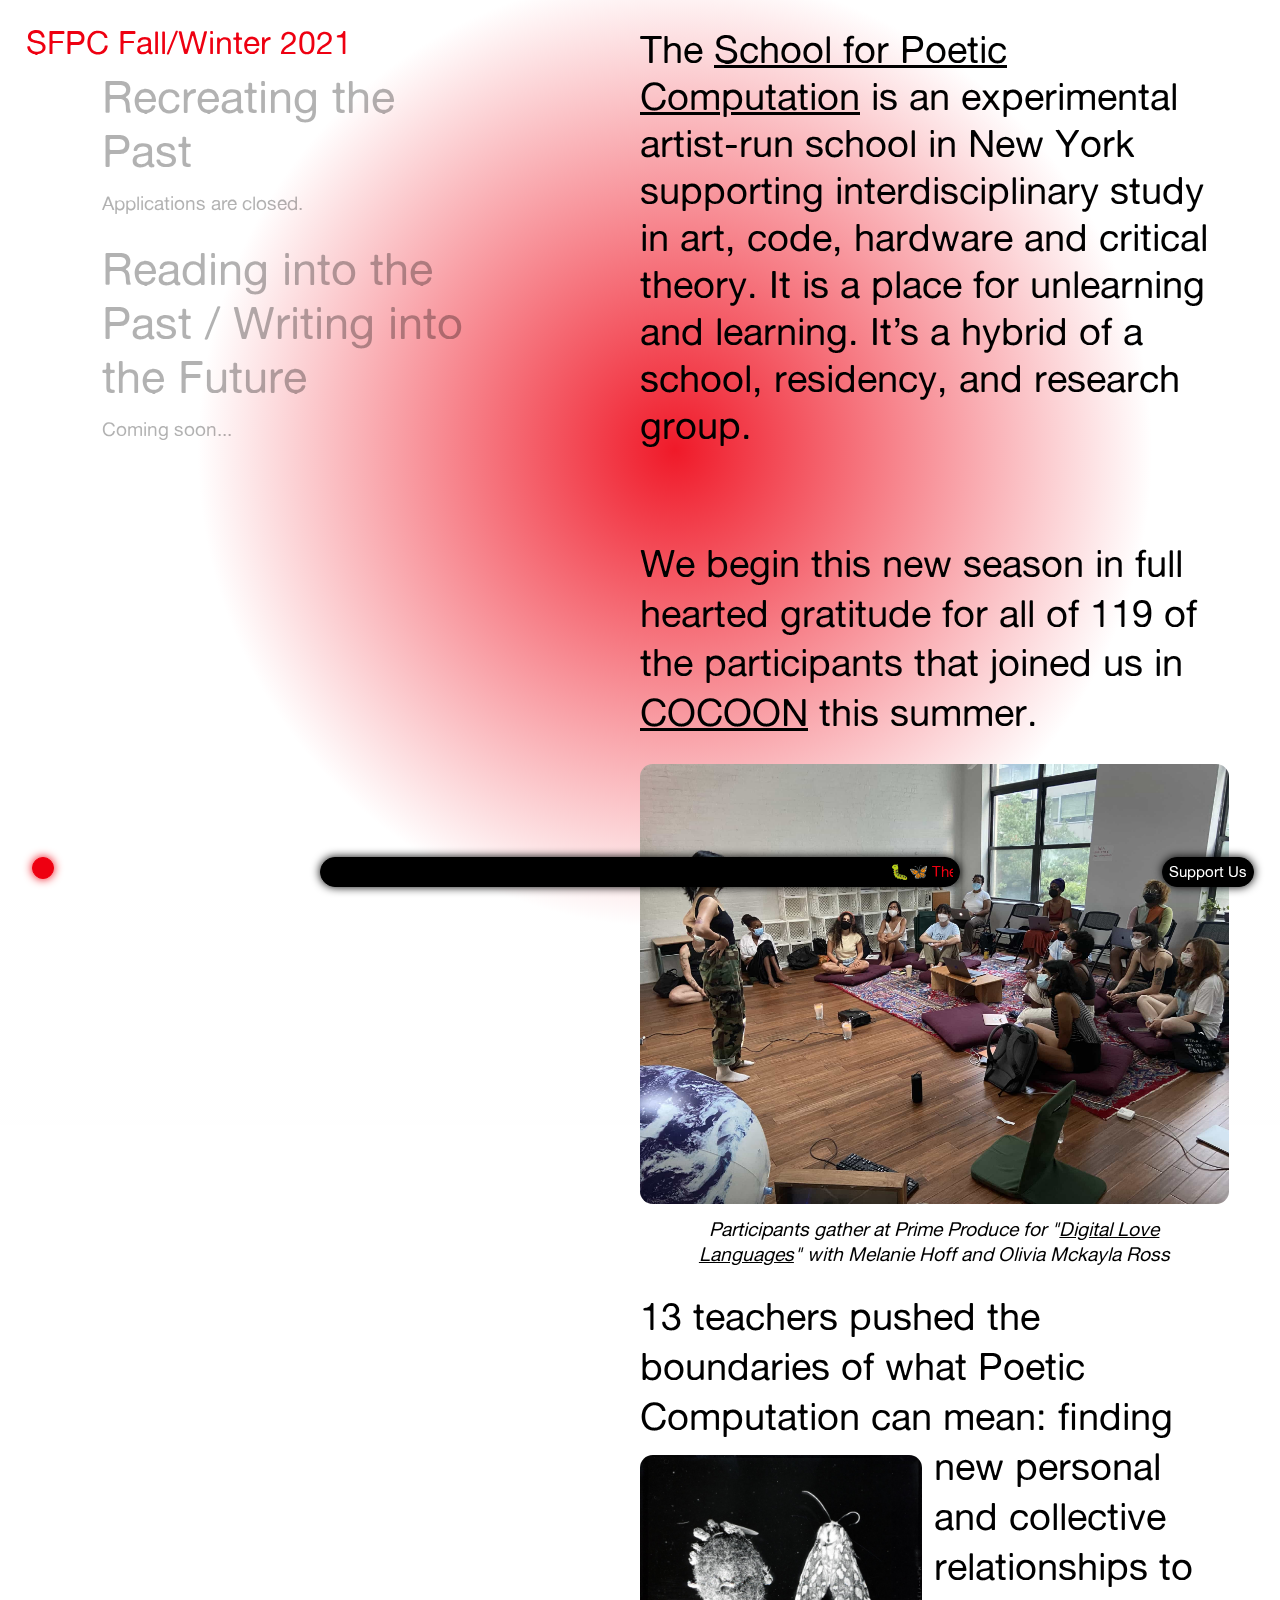
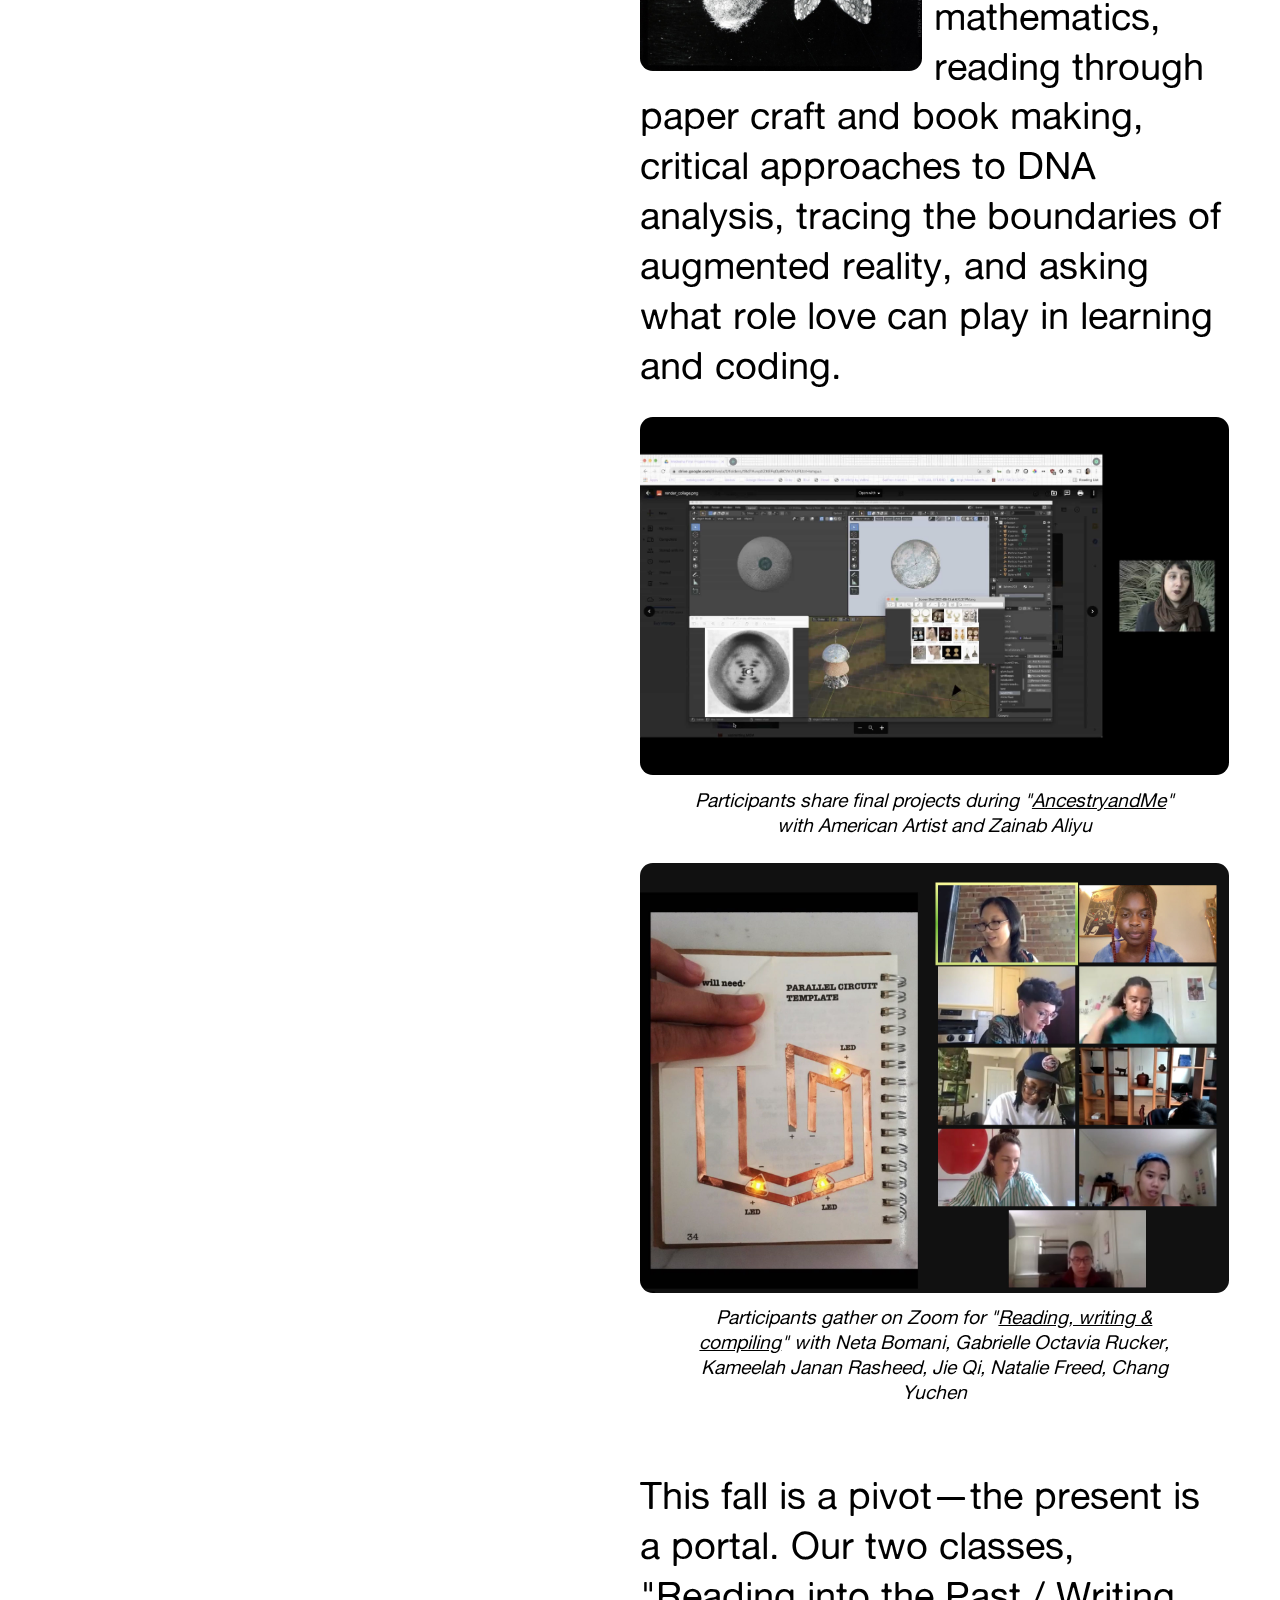
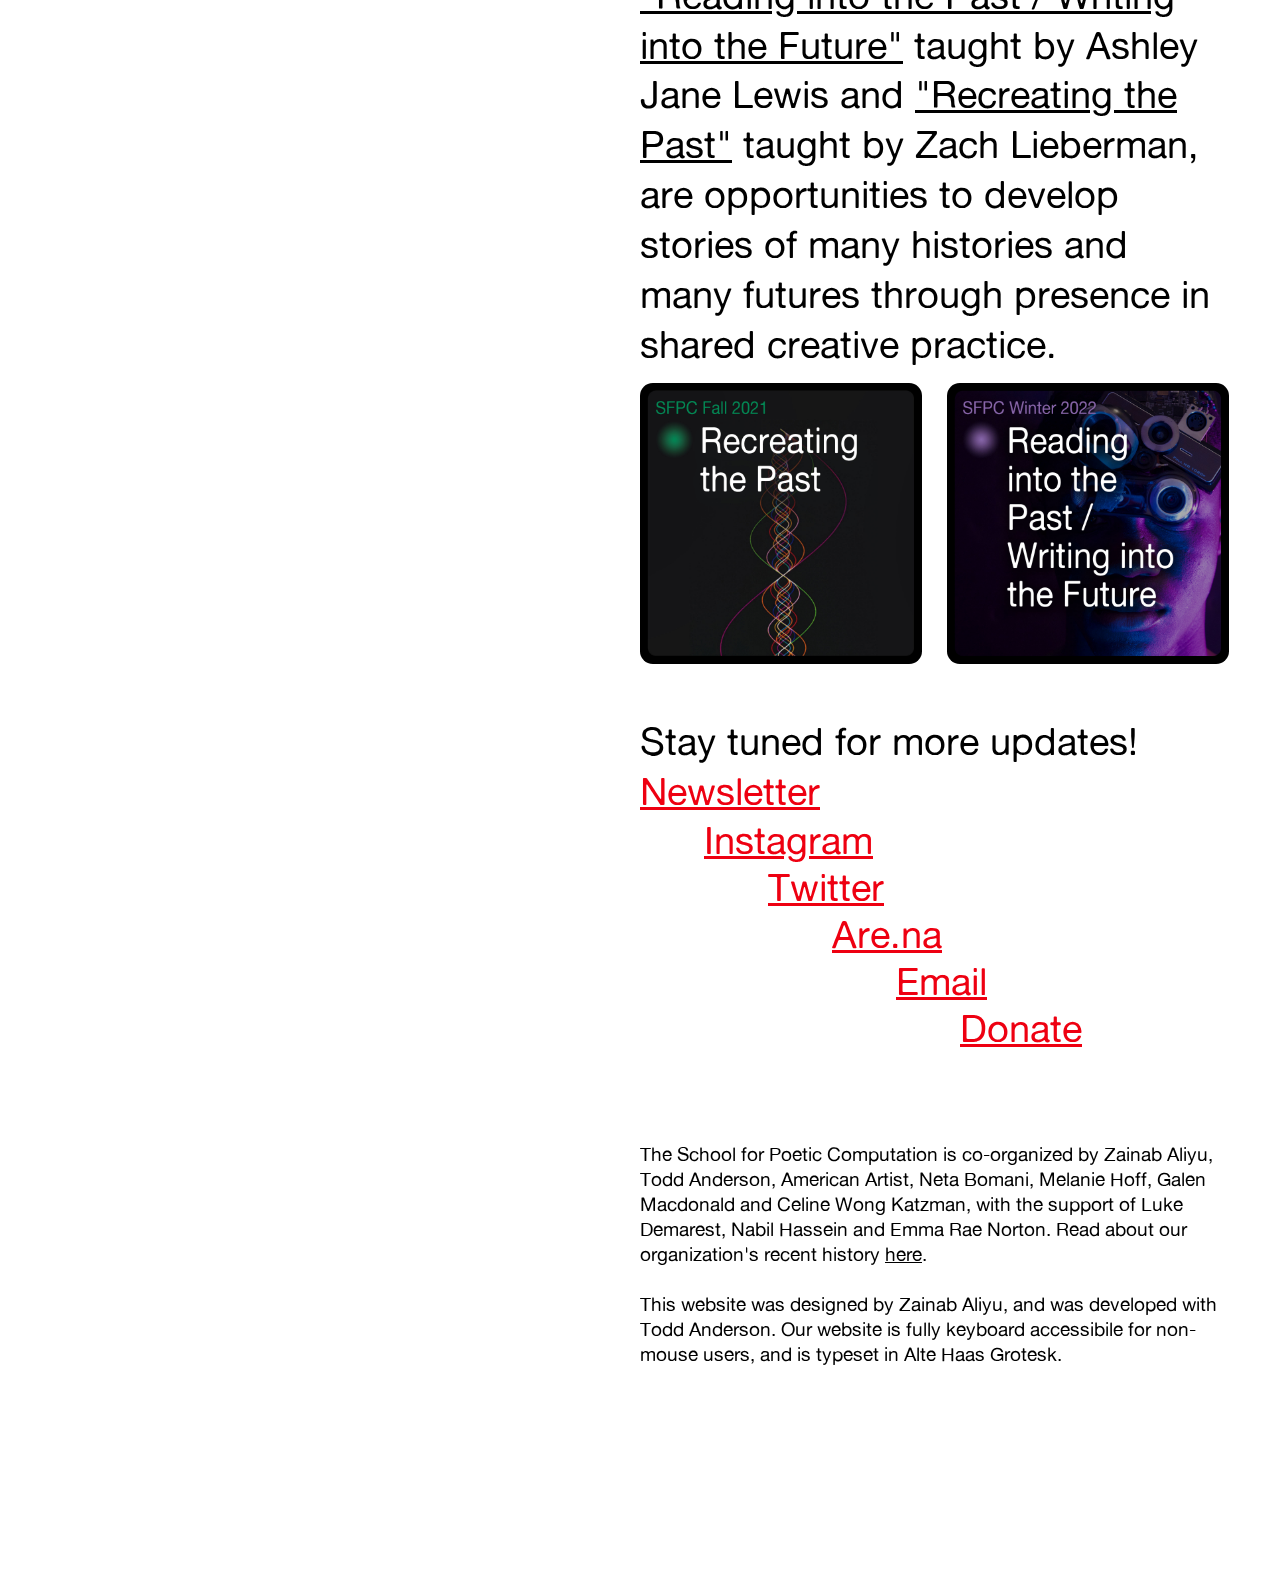
==== commit 758c7c41: "22" ====
--- a/index.html
+++ b/index.html
@@ -14,7 +14,7 @@
   <meta property="twitter:description" content="This fall is a pivot— the present is a portal. Our fall classes are opportunities to develop stories of many histories and many futures through presence in shared creative practice.">
   <meta property="twitter:image" content="http://sfpc.io/fall-2021/winter21.jpg">
   <link href="styles.css" rel="stylesheet">
-  <title>SFPC Fall/Winter 2021</title>
+  <title>SFPC Fall/Winter 2021-22</title>
   <link rel="shortcut icon" type="image/png" href="favicon.ico"/>
 
 </head>
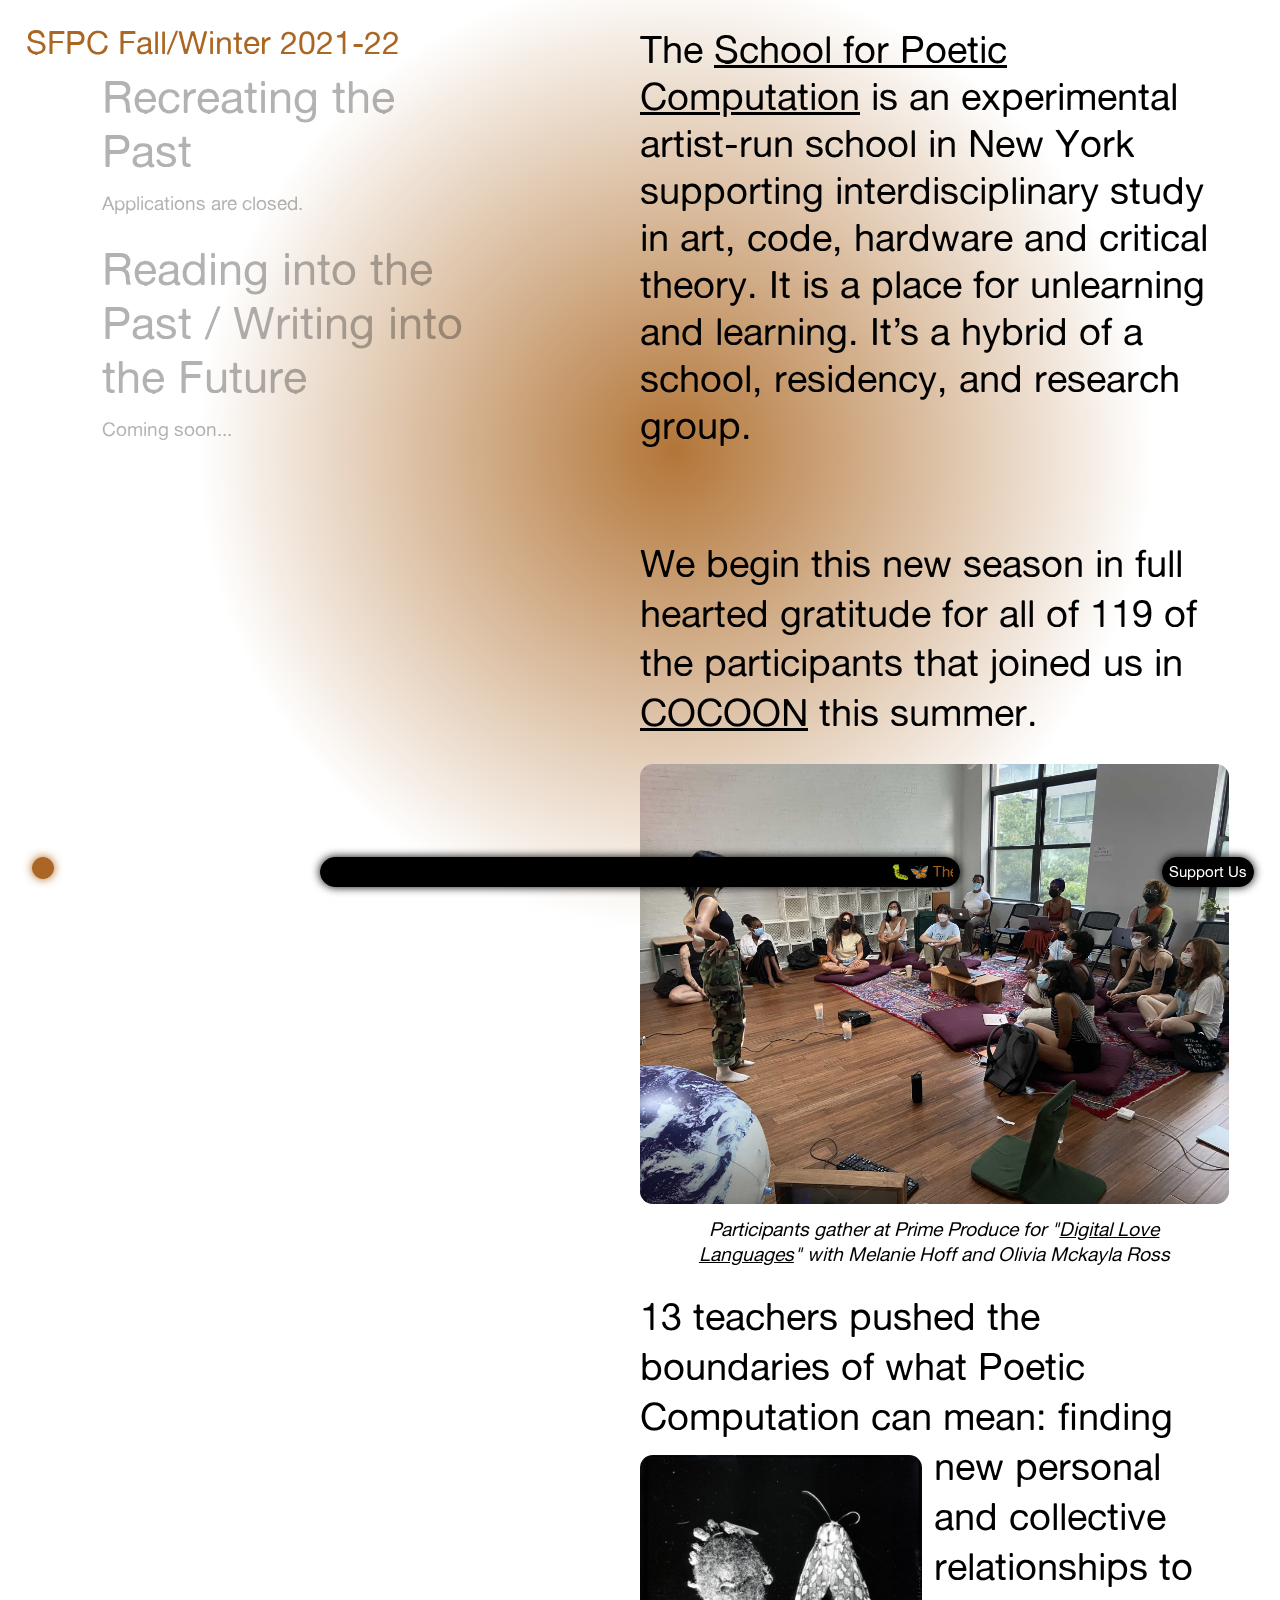
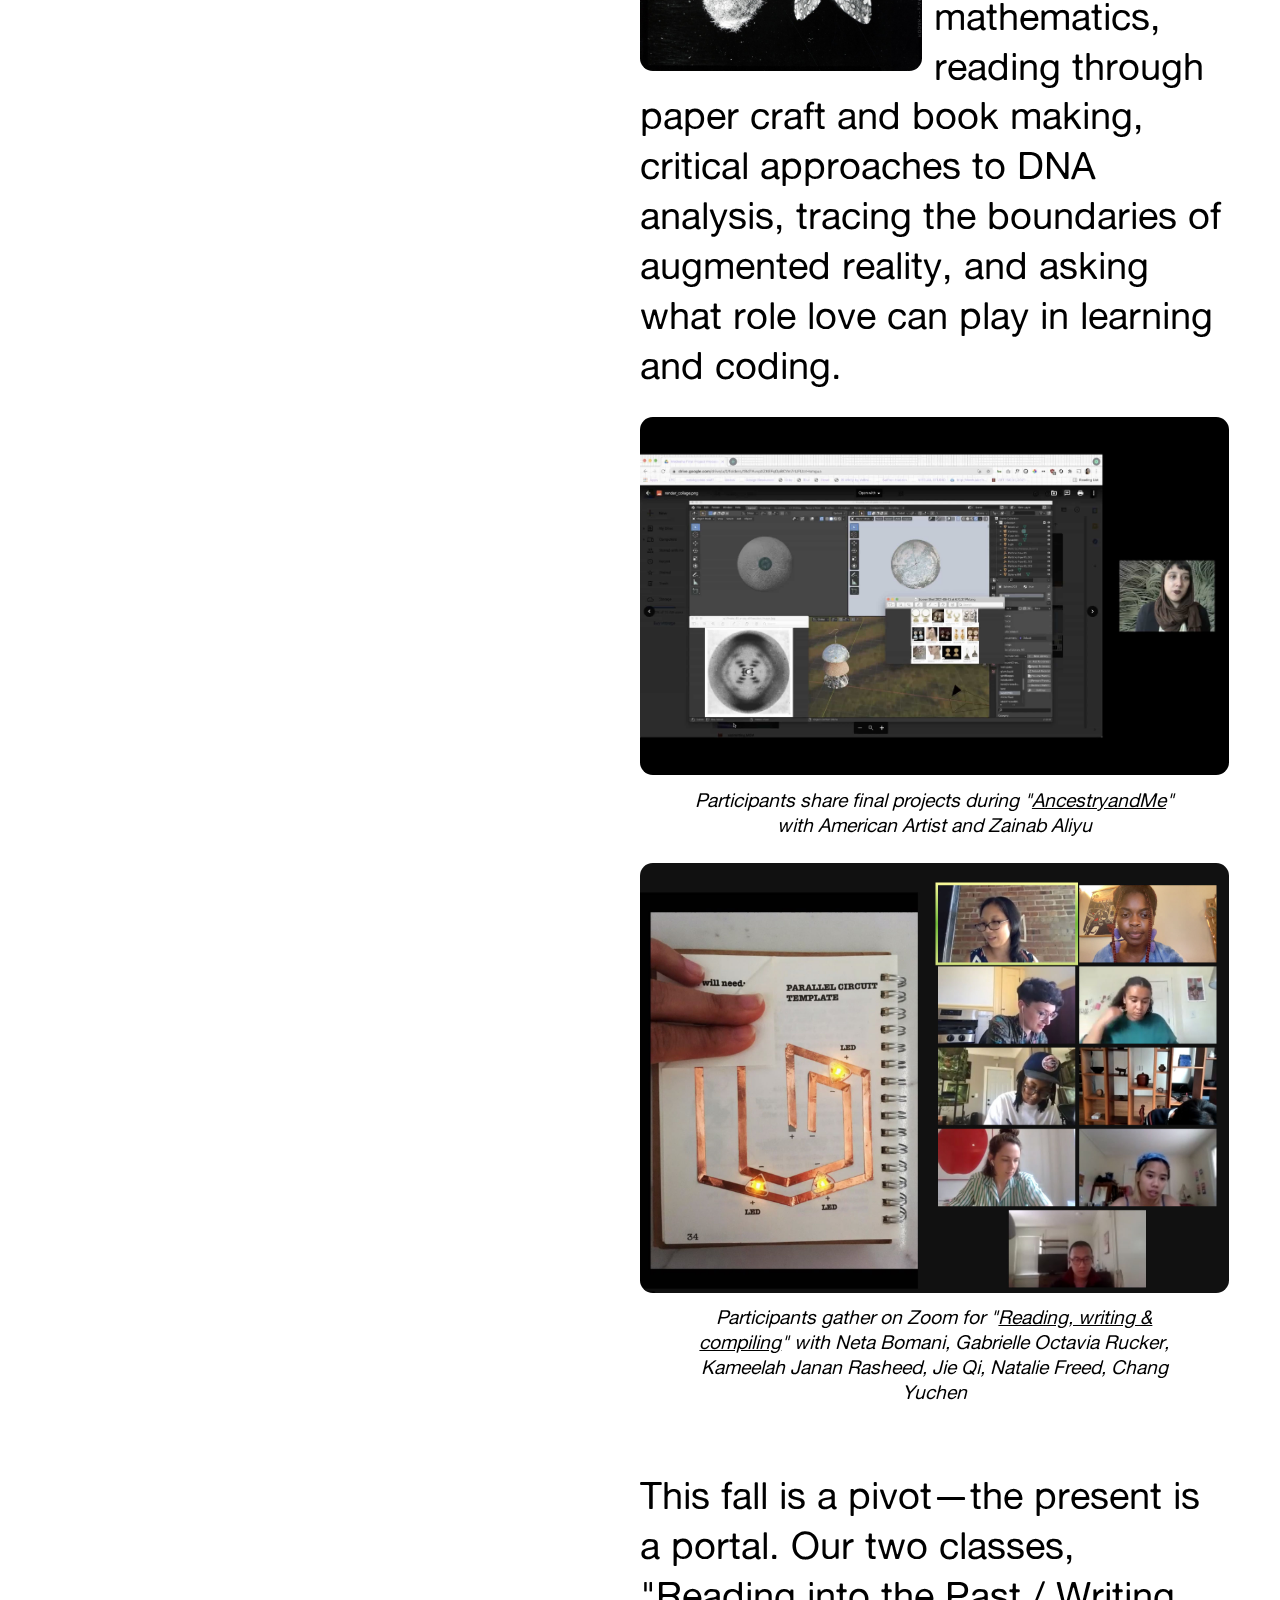
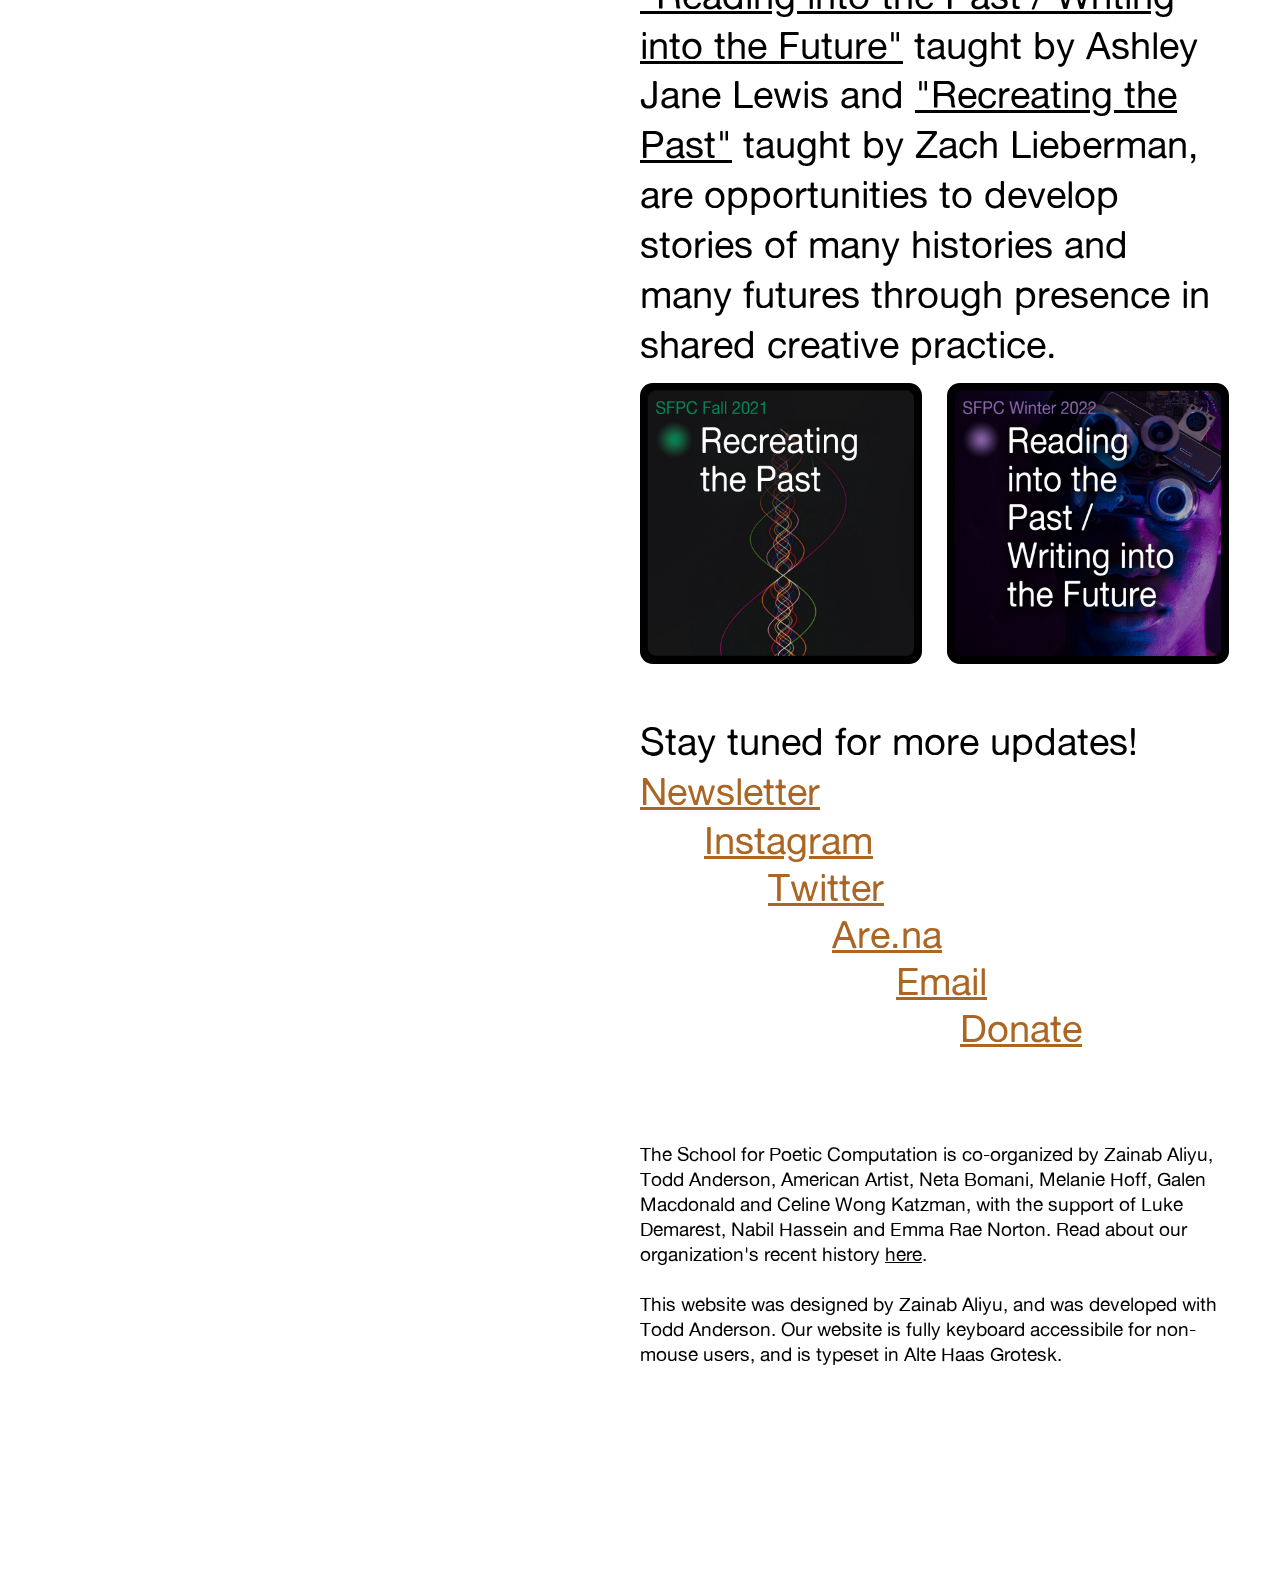
==== commit d55710bc: "22" ====
--- a/index.html
+++ b/index.html
@@ -25,7 +25,7 @@
     </div>
 
     <div id="titles" class="titles">
-      <h1><a href="index.html">SFPC Fall/Winter 2021</a></h1>
+      <h1><a href="index.html">SFPC Fall/Winter 2021-22</a></h1>
 
 
       <div class="class-each">
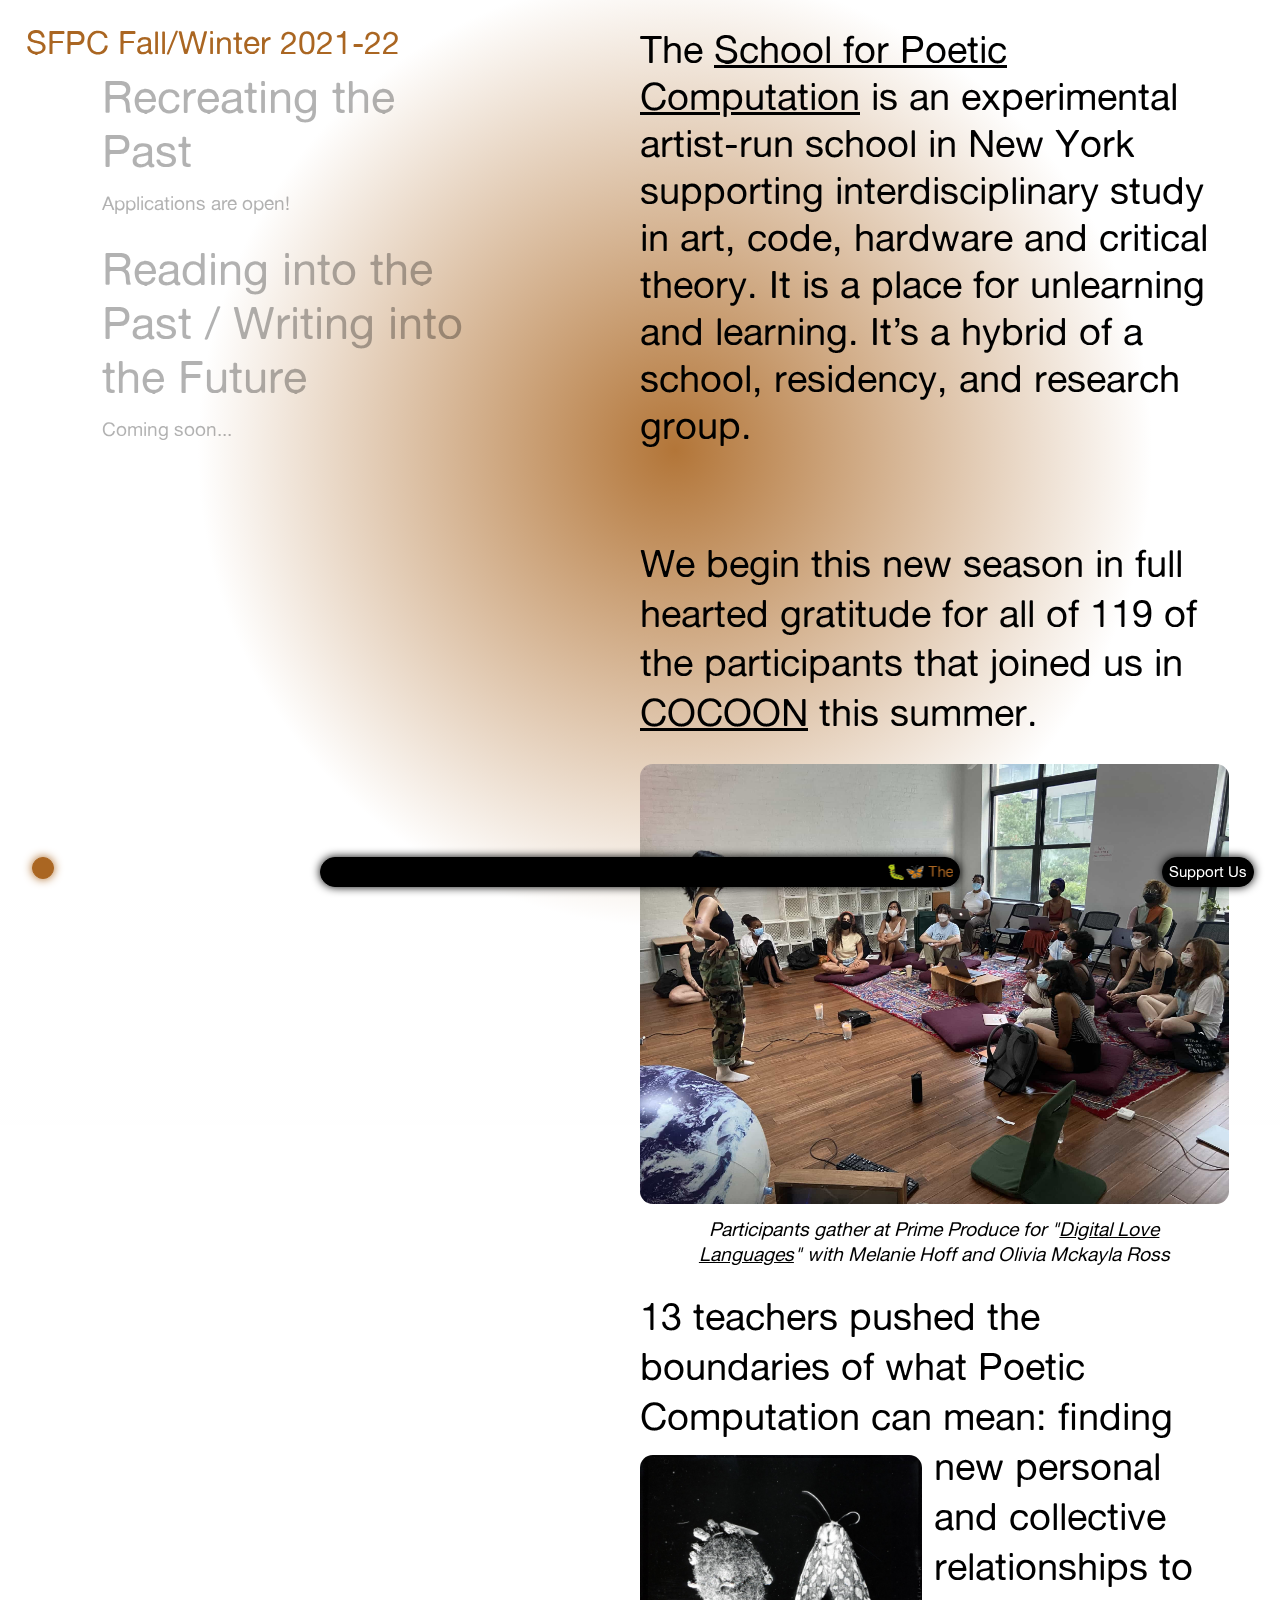
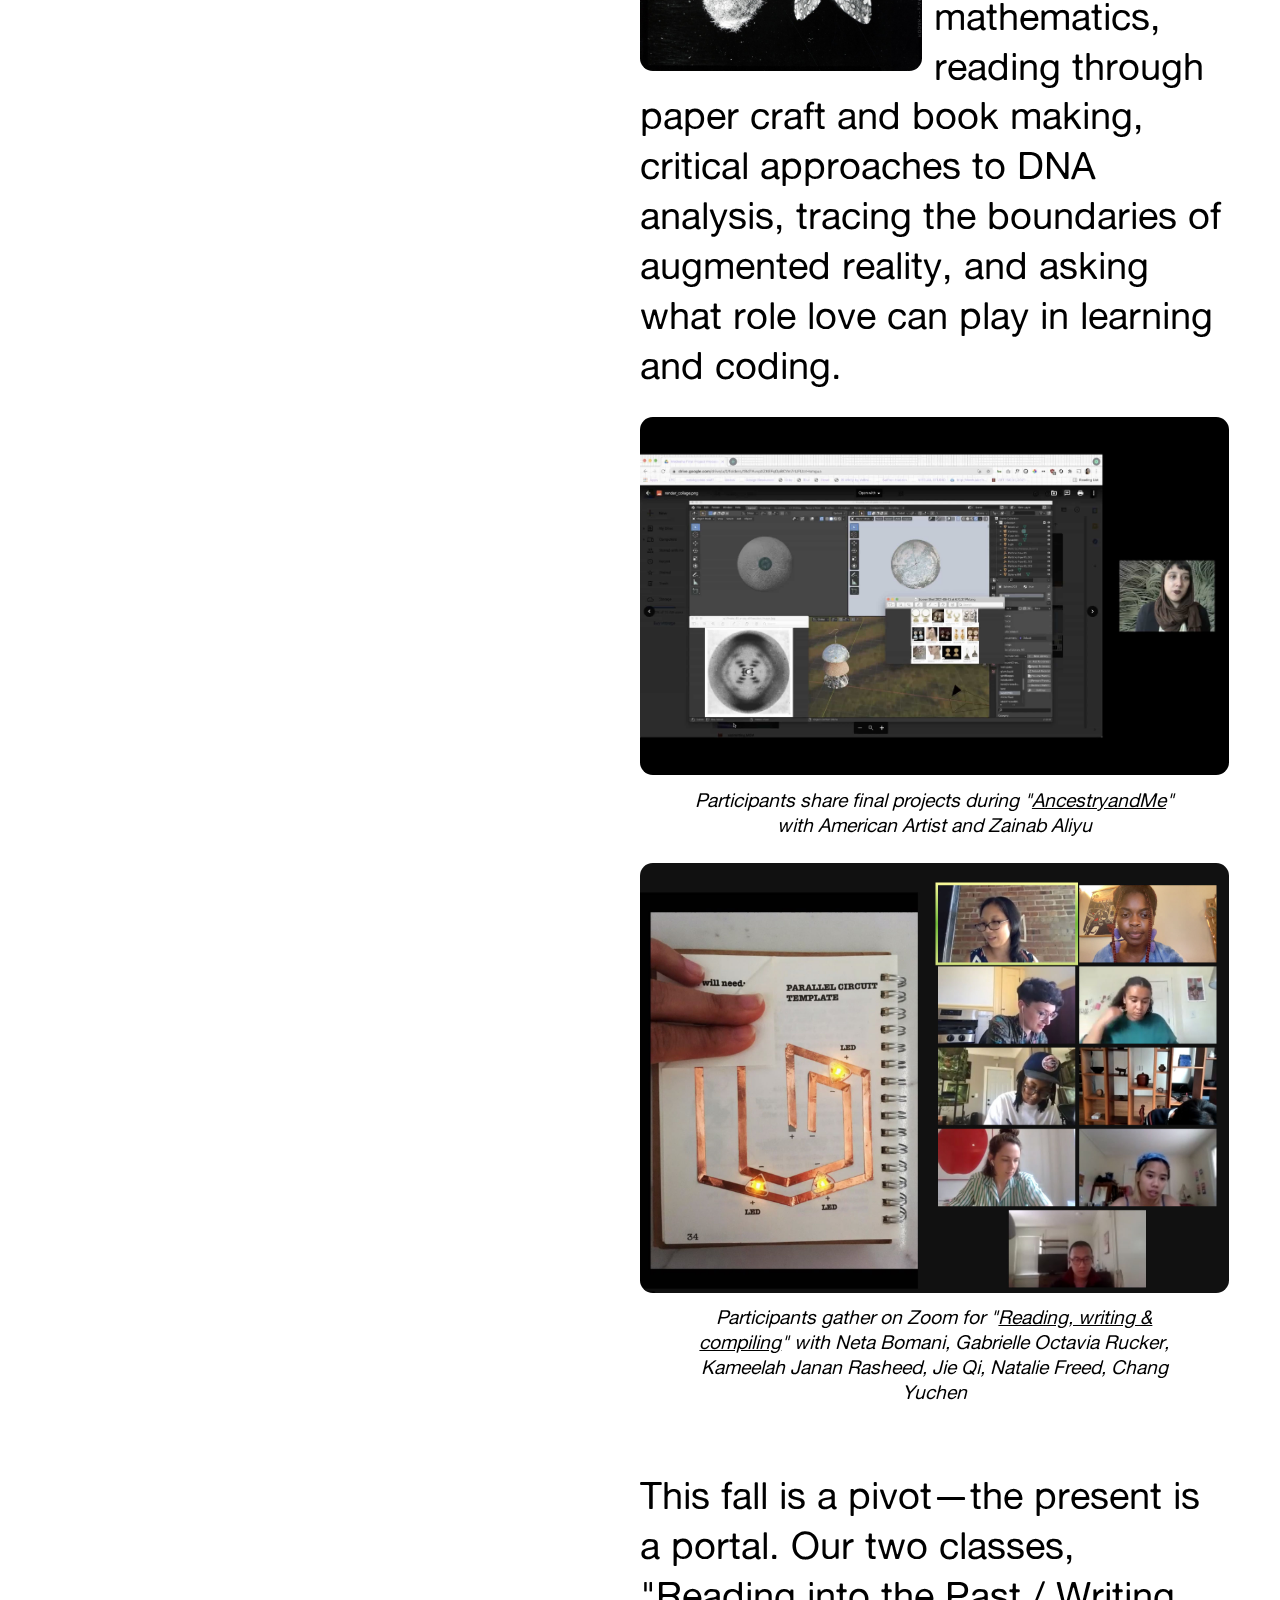
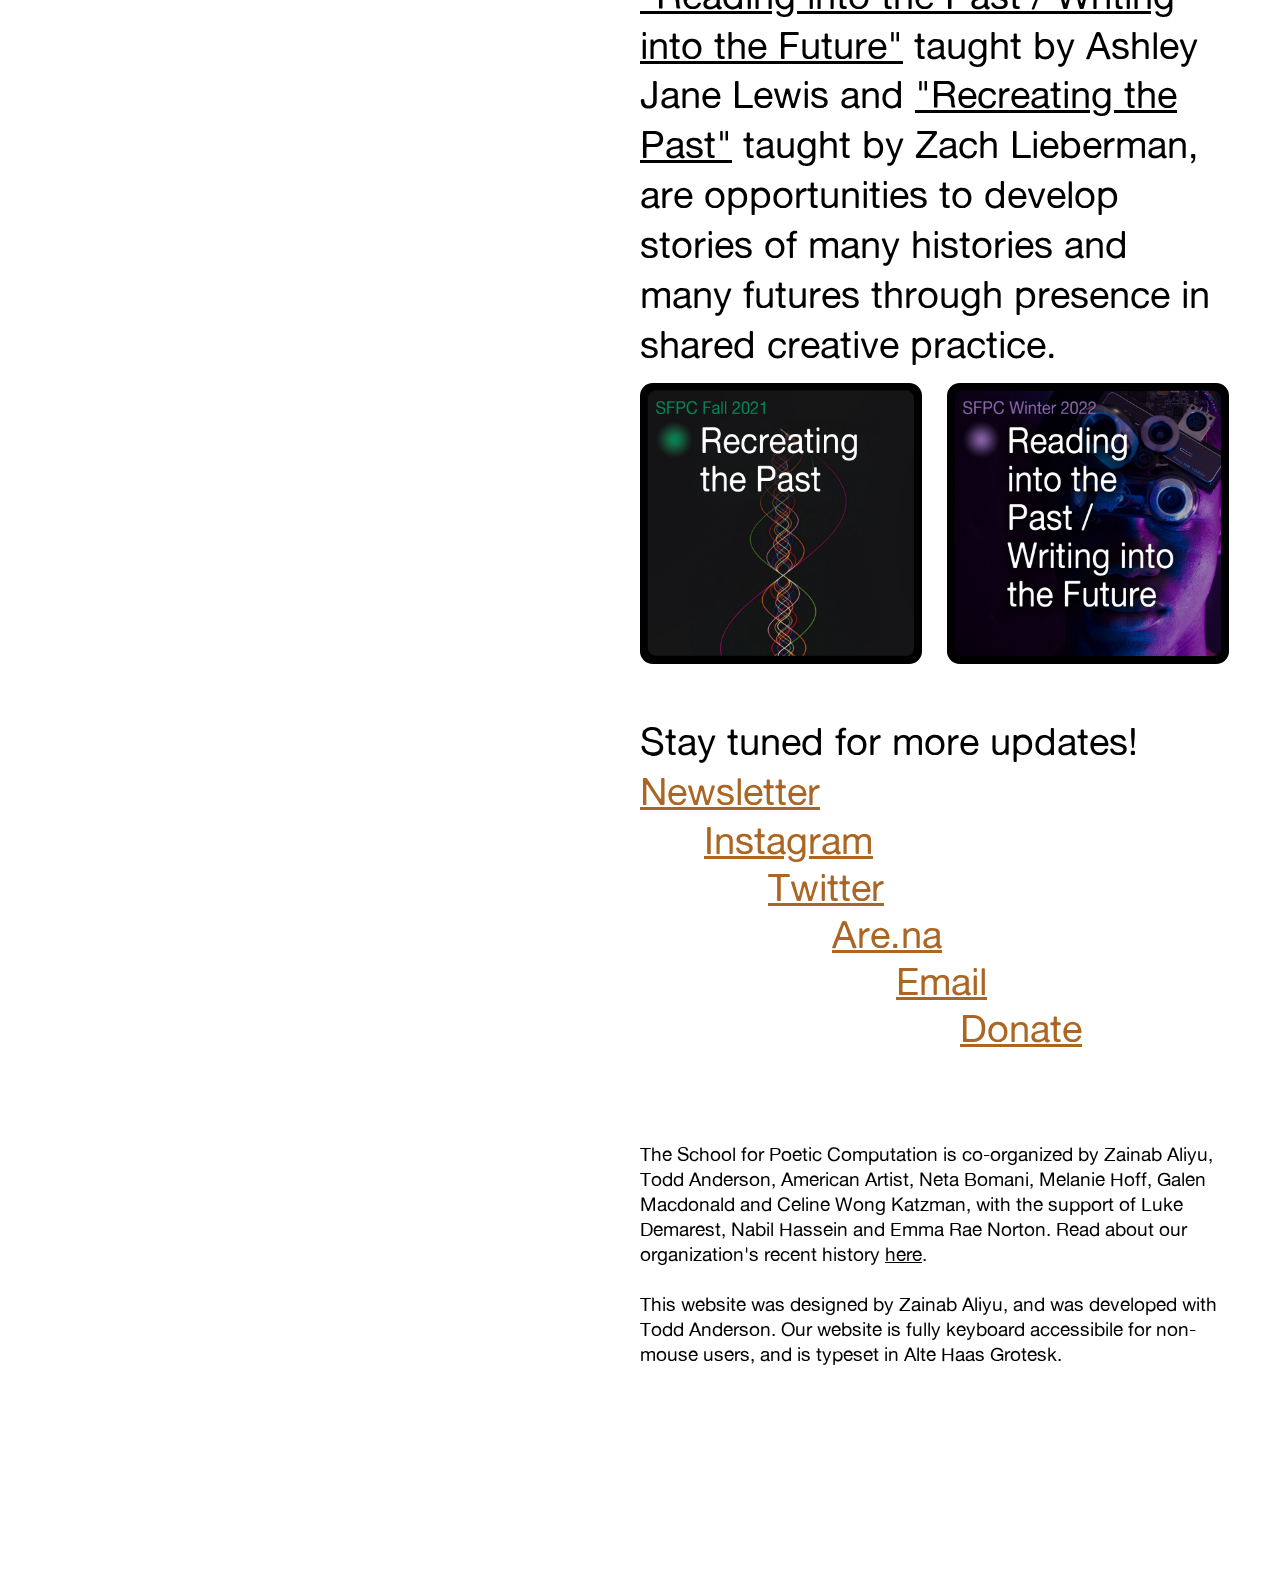
==== commit fc5c322a: "application open" ====
--- a/index.html
+++ b/index.html
@@ -30,7 +30,7 @@
 
       <div class="class-each">
         <div class="class-bullet"></div>
-          <a href="rtp/index.html"><h3>Recreating the Past</h3><h4>Applications are closed.</h4></a>
+          <a href="rtp/index.html"><h3>Recreating the Past</h3><h4>Applications are open!</h4></a>
       </div>
 
 
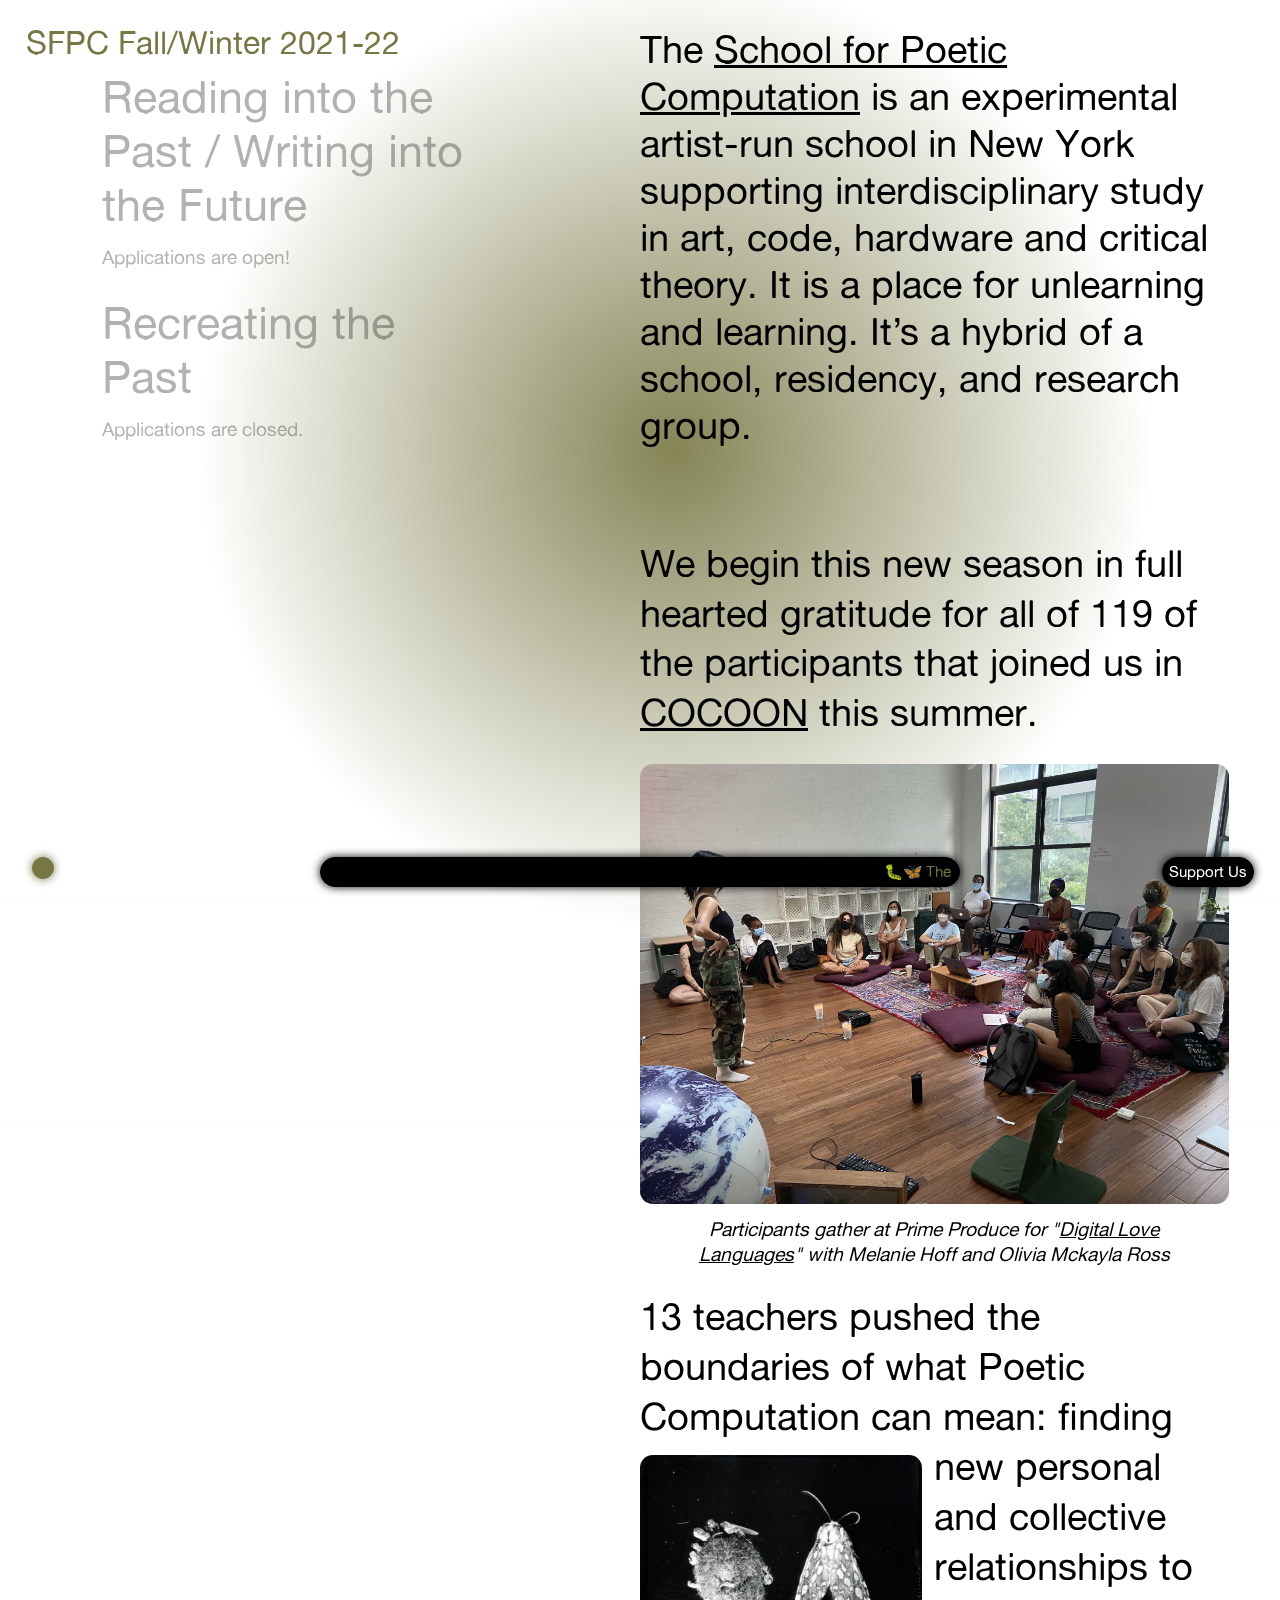
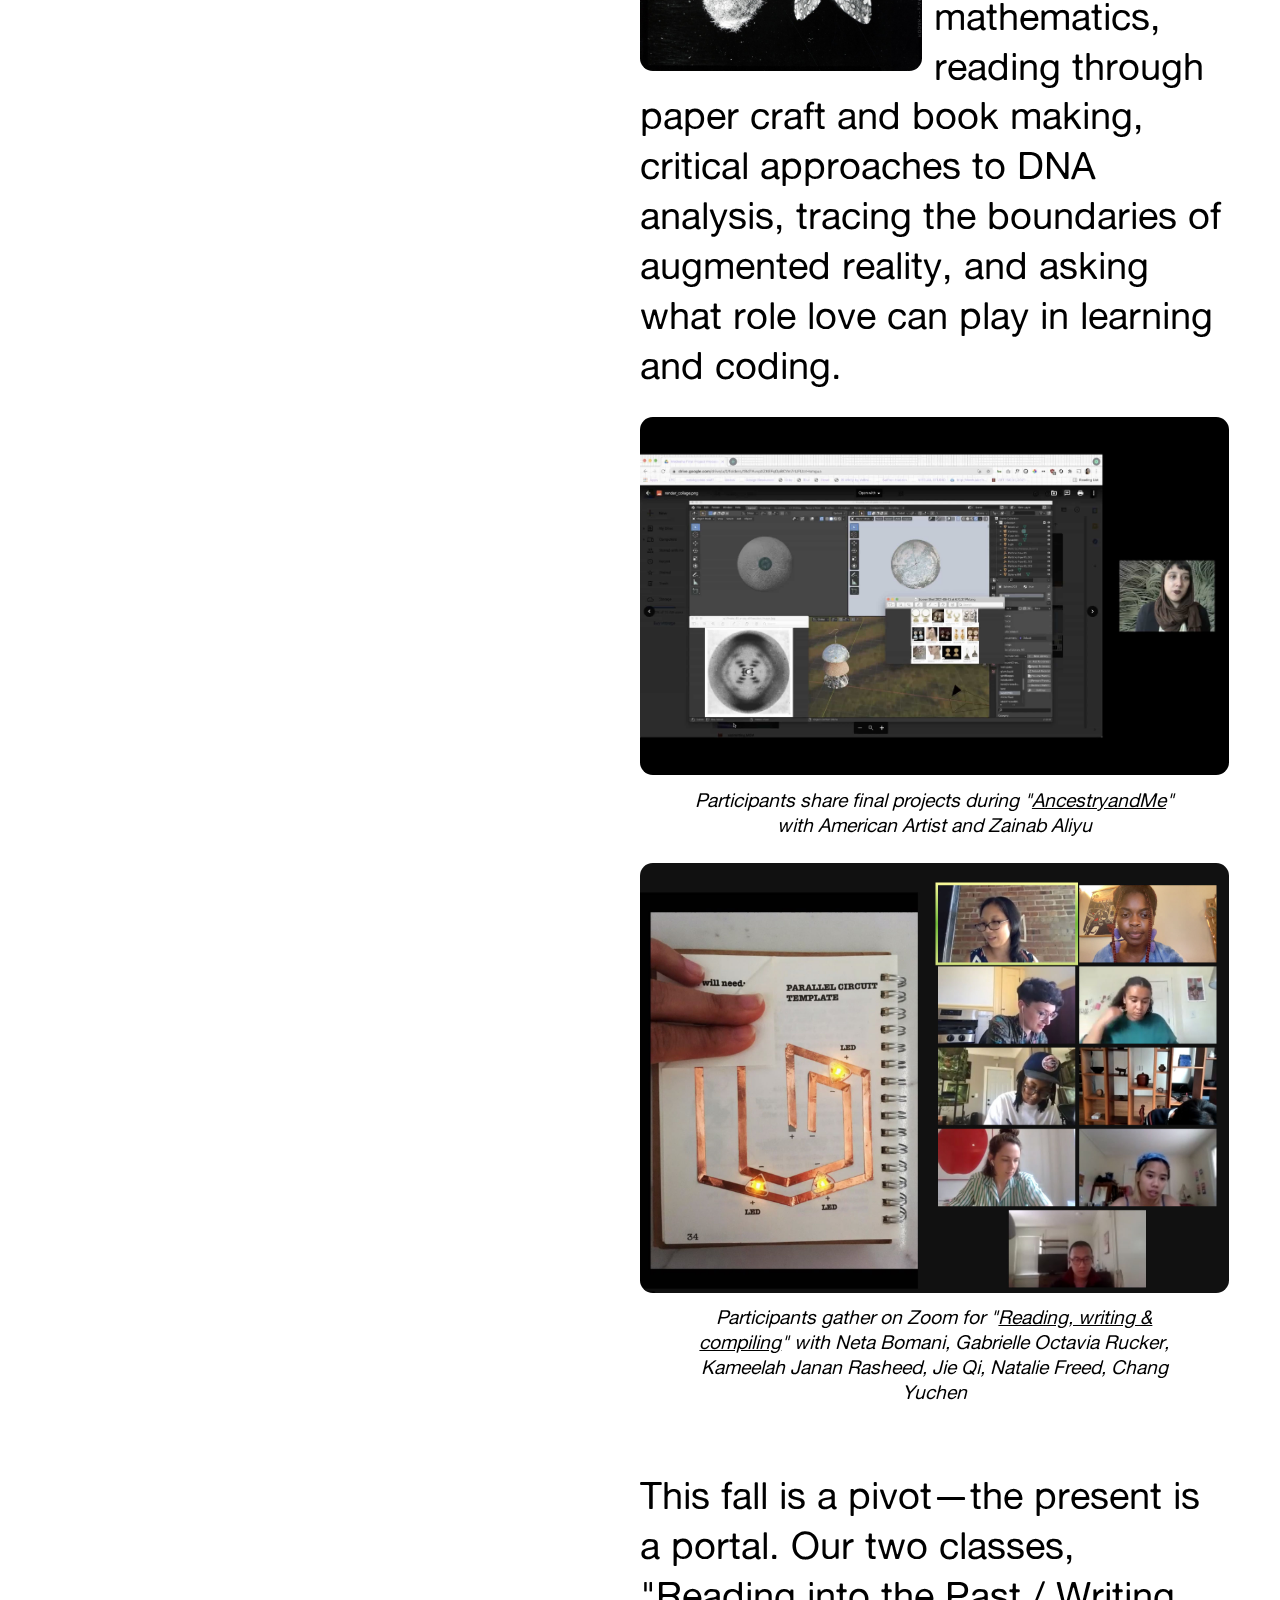
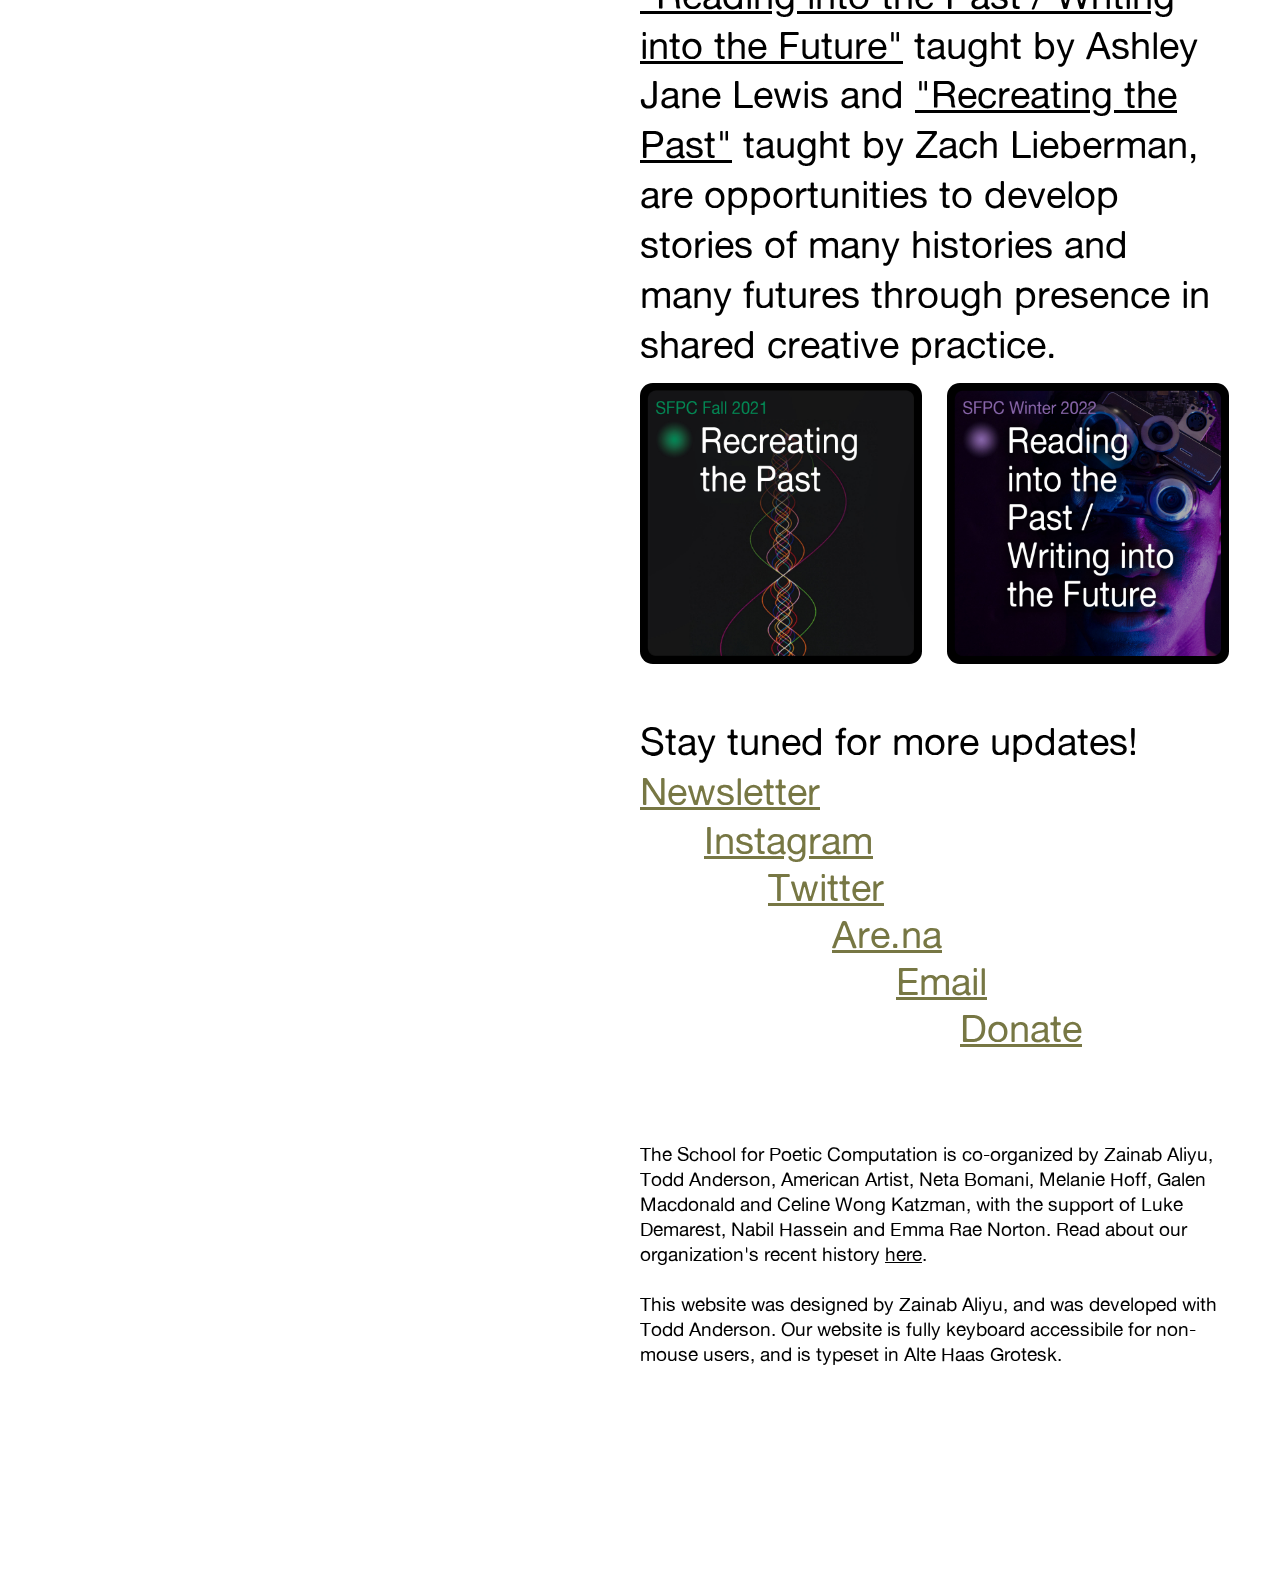
==== commit 940d22cf: "open app" ====
--- a/index.html
+++ b/index.html
@@ -28,18 +28,22 @@
       <h1><a href="index.html">SFPC Fall/Winter 2021-22</a></h1>
 
 
+
+            <div class="class-each">
+              <div class="class-bullet"></div>
+                <a href="rpwf/index.html"><h3>Reading into the Past / Writing into the Future</h3><h4>Applications are open!</h4></a>
+            </div>
+
+            <div class="clear"></div>
+
       <div class="class-each">
         <div class="class-bullet"></div>
-          <a href="rtp/index.html"><h3>Recreating the Past</h3><h4>Applications are open!</h4></a>
+          <a href="rtp/index.html"><h3>Recreating the Past</h3><h4>Applications are closed.</h4></a>
       </div>
 
 
-      <div class="clear"></div>
-
-      <div class="class-each">
-        <div class="class-bullet"></div>
-          <a href="rpwf/index.html"><h3>Reading into the Past / Writing into the Future</h3><h4>Coming soon...</h4></a>
-      </div>
+
+
 
 
     </div>
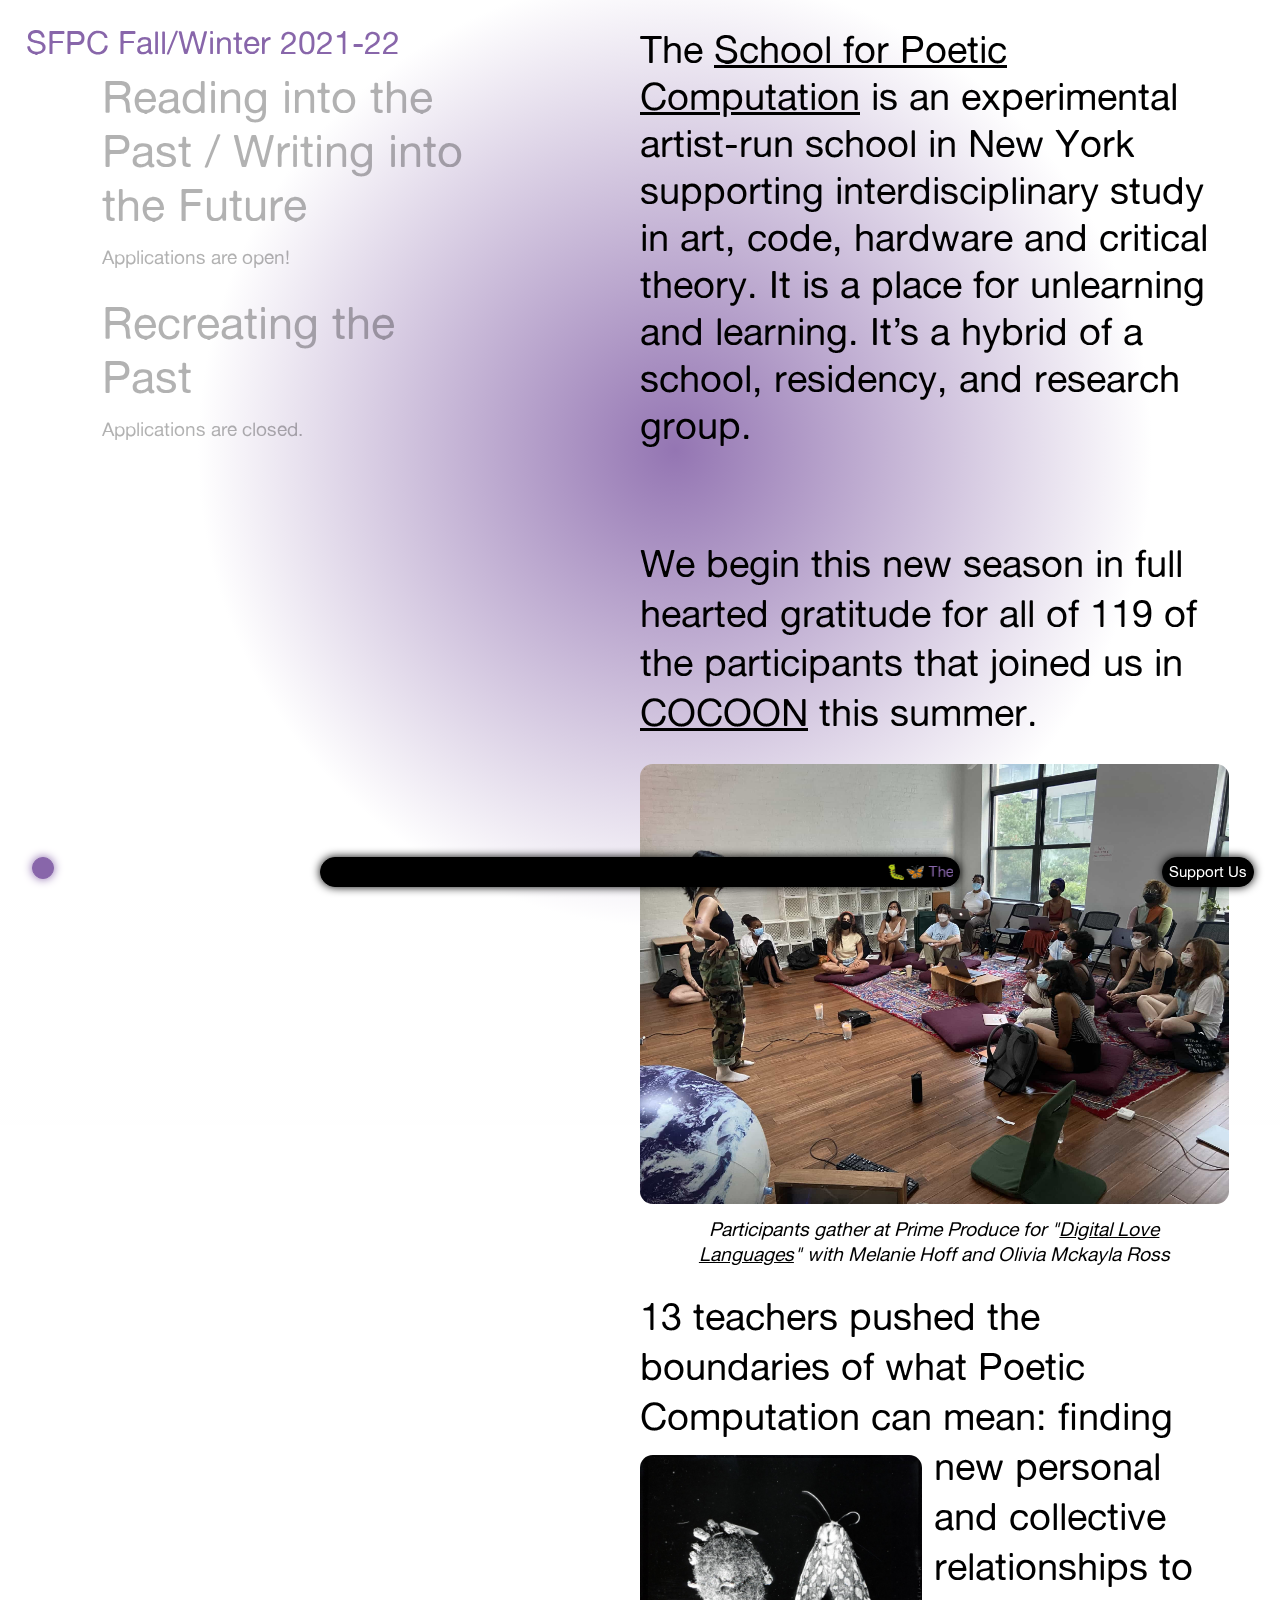
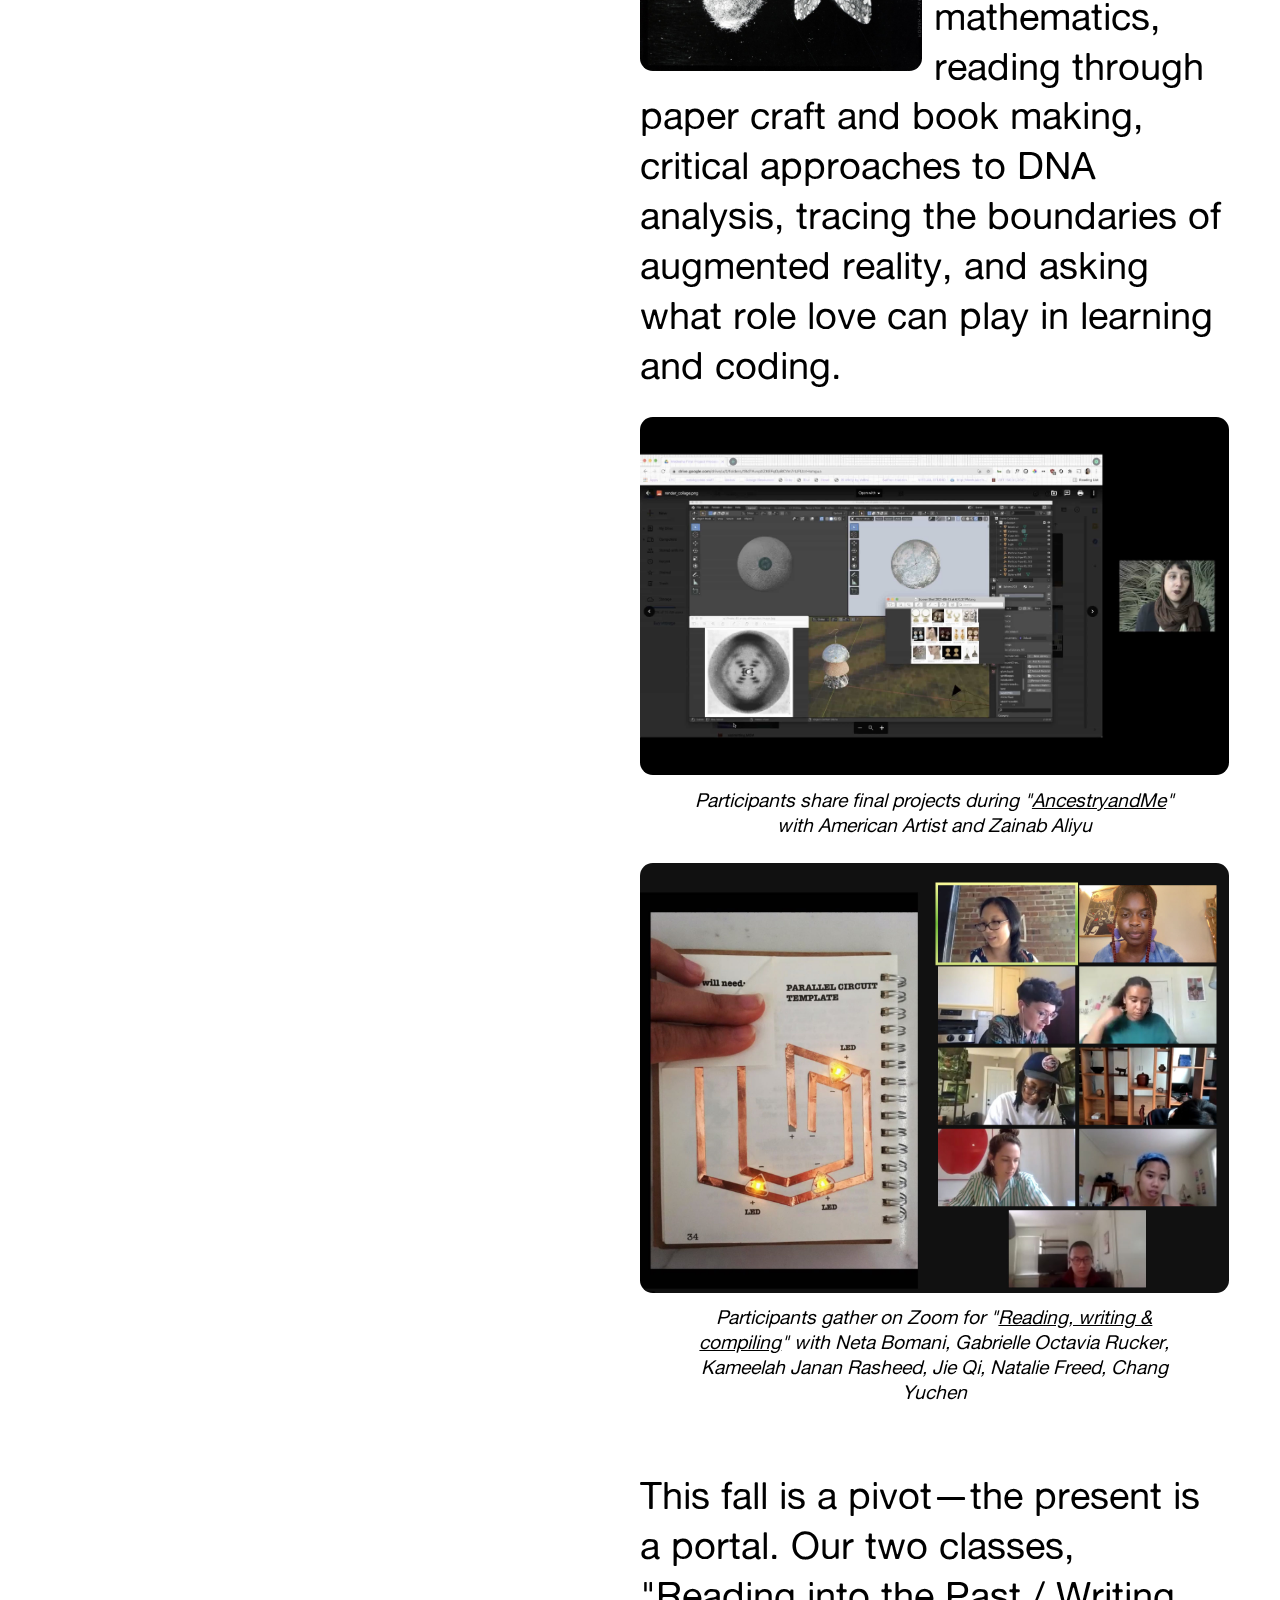
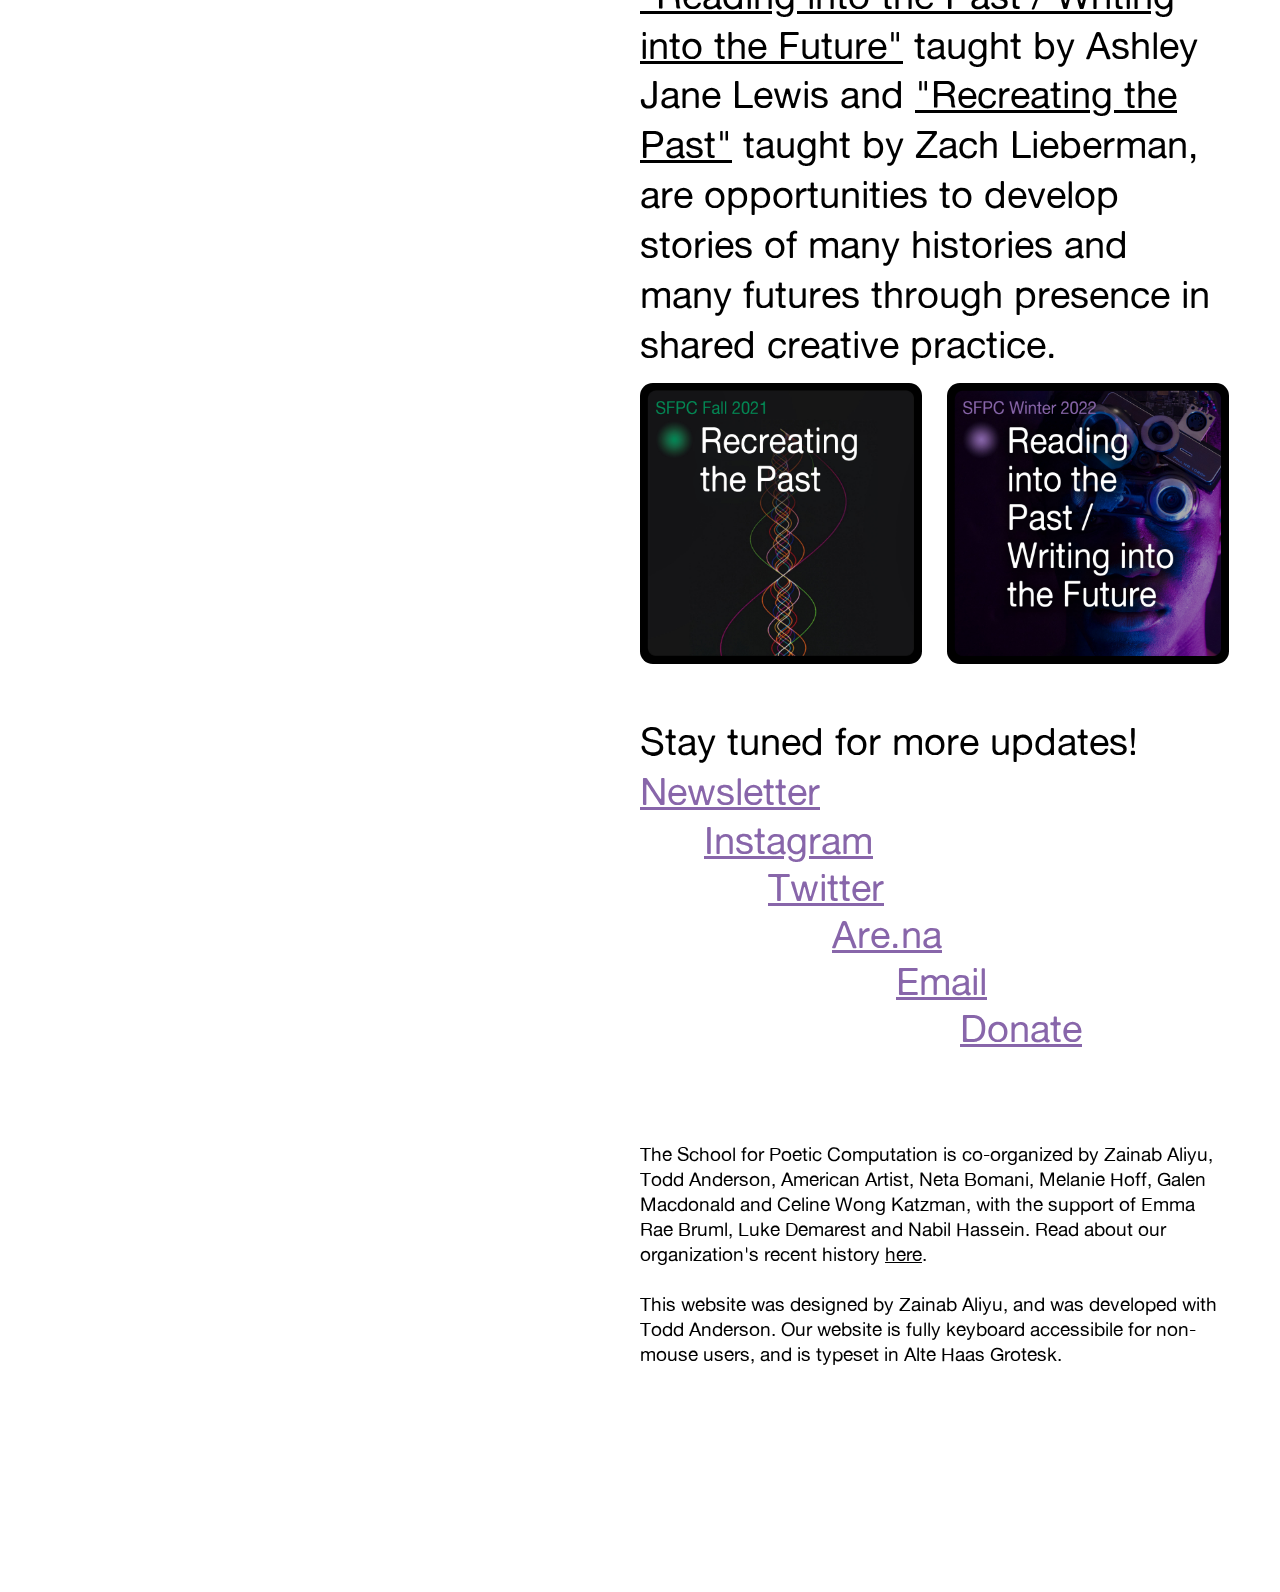
==== commit 560d16c1: "bruml" ====
--- a/index.html
+++ b/index.html
@@ -189,7 +189,7 @@
                                                                 <section id="section">
                                                                   <p>
 
-                                                                    The School for Poetic Computation is co-organized by Zainab Aliyu, Todd Anderson, American Artist, Neta Bomani, Melanie Hoff, Galen Macdonald and Celine Wong Katzman, with the support of Luke Demarest, Nabil Hassein and Emma Rae Norton.
+                                                                    The School for Poetic Computation is co-organized by Zainab Aliyu, Todd Anderson, American Artist, Neta Bomani, Melanie Hoff, Galen Macdonald and Celine Wong Katzman, with the support of Emma Rae Bruml, Luke Demarest and Nabil Hassein.
                                                                     Read about our organization's recent history <a href="https://sfpc.medium.com/dear-sfpc-community-c195d3dc1d00">here</a>.
 
 
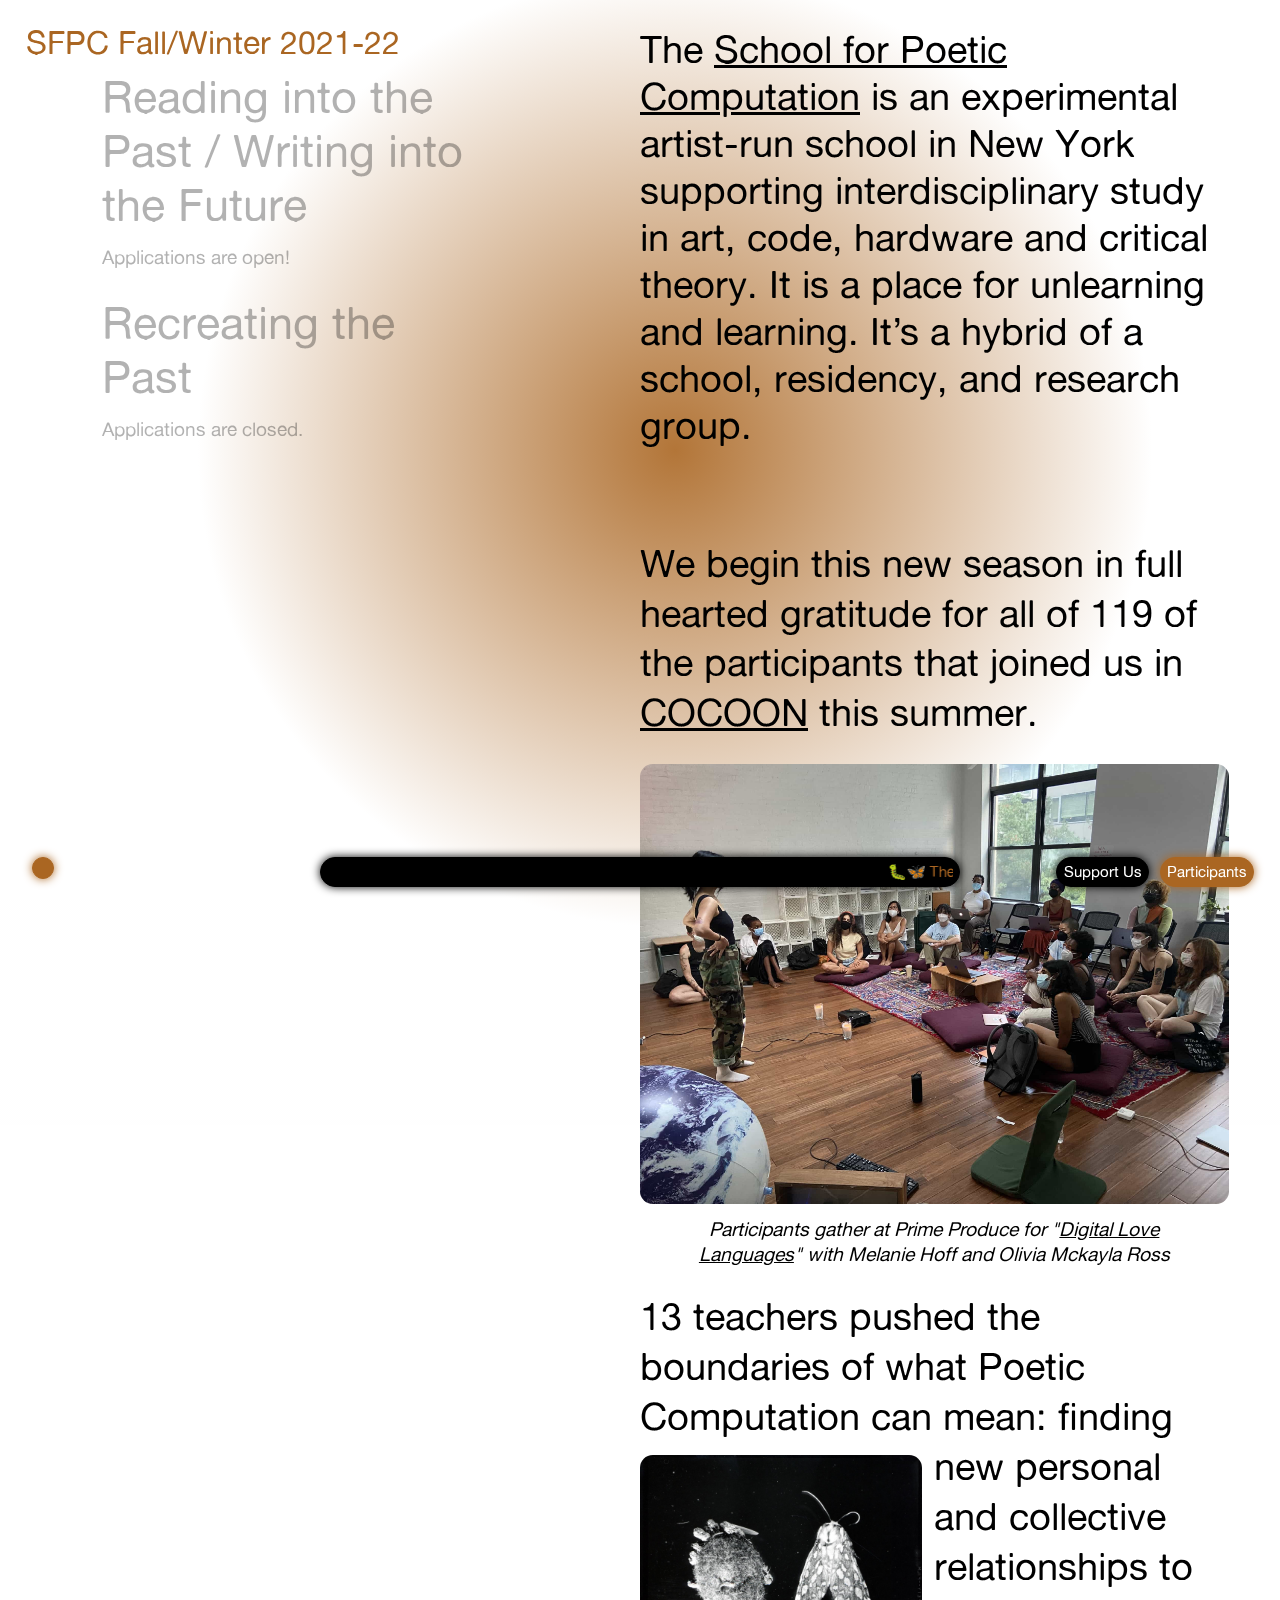
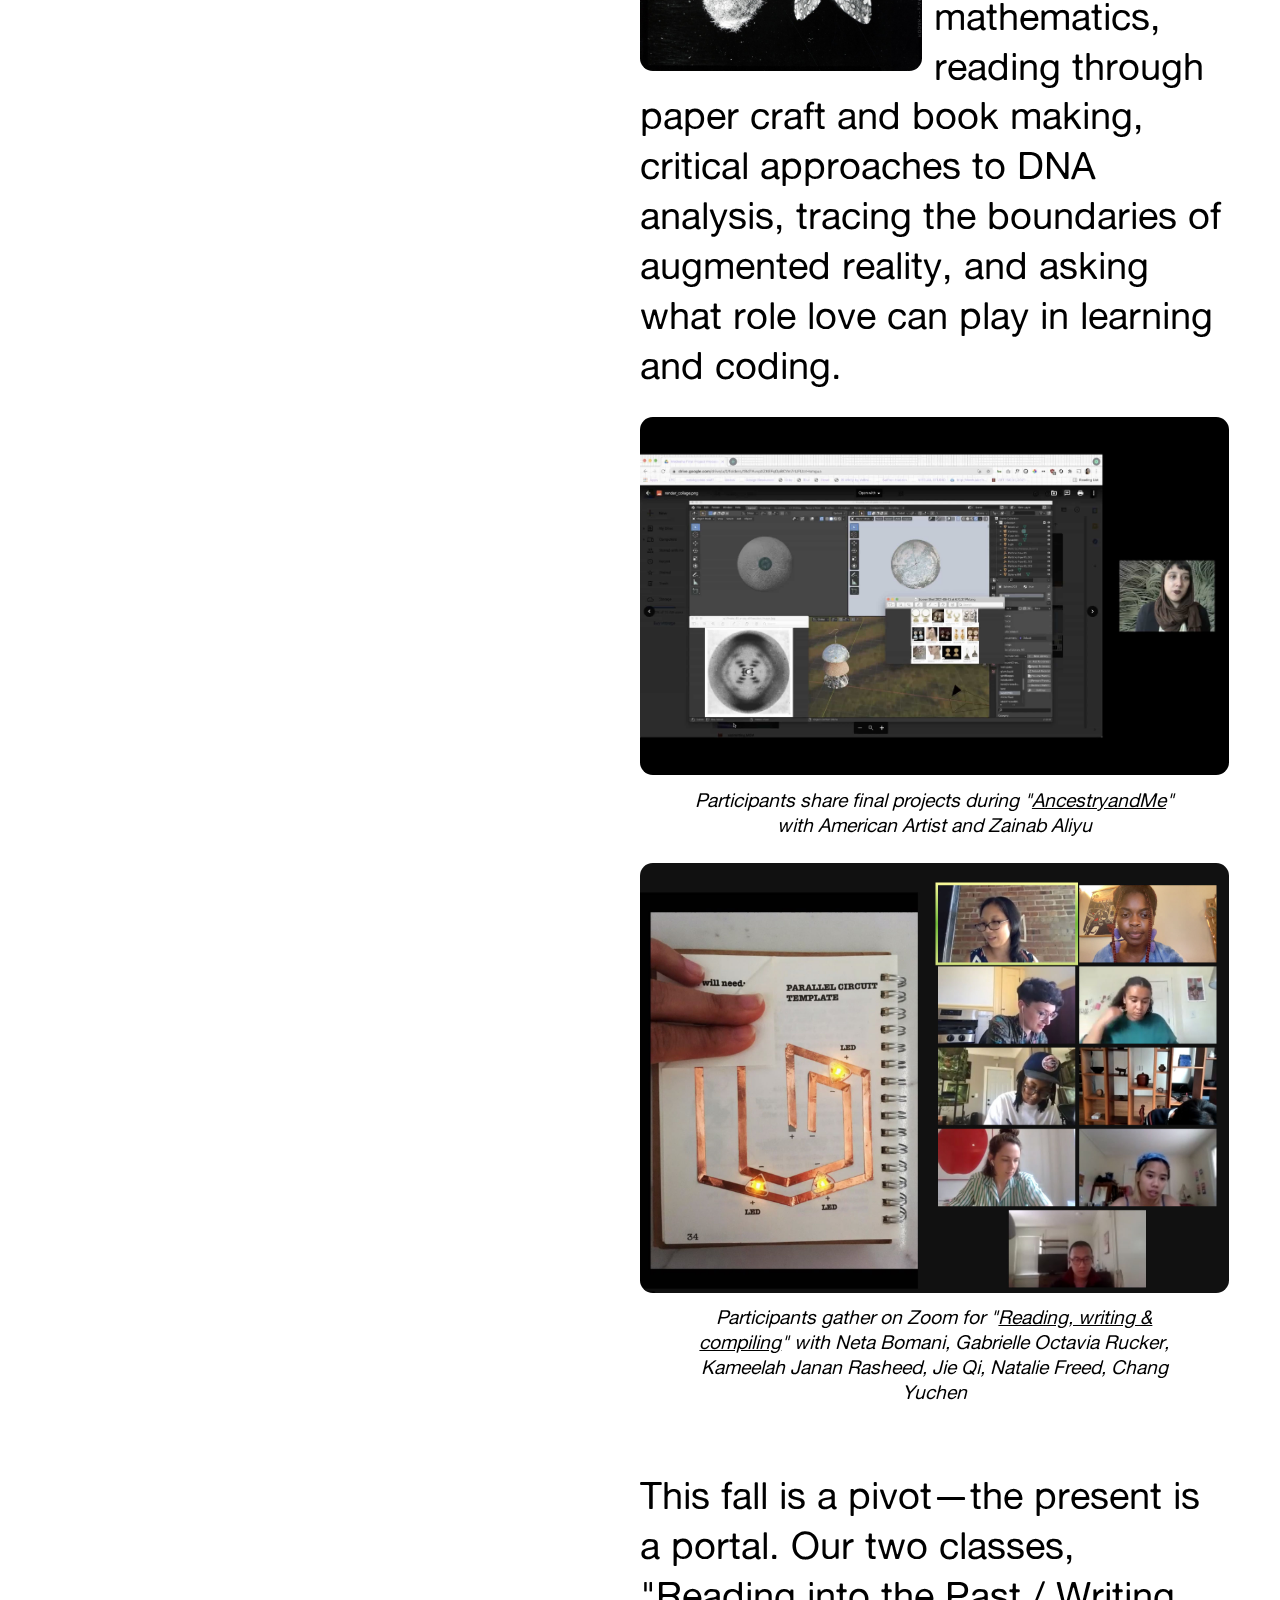
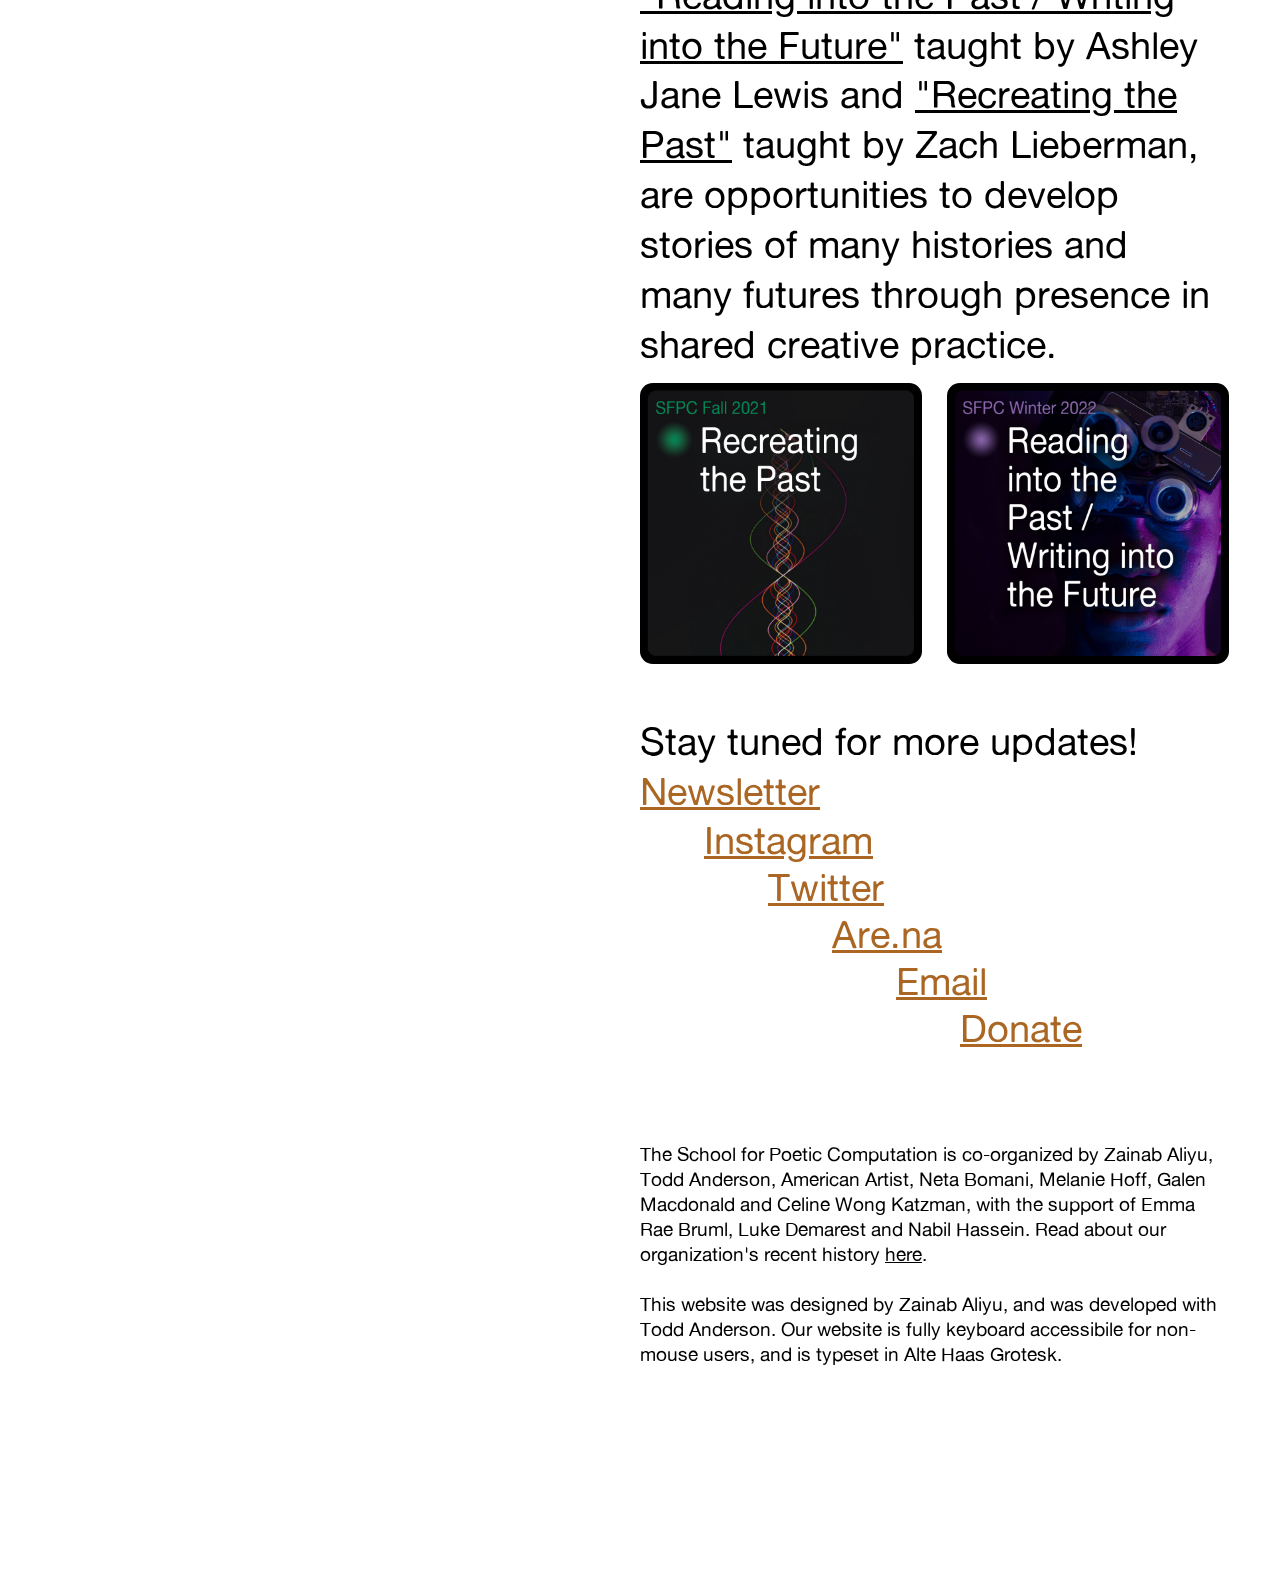
==== commit b6a29d17: "public prtcpnts" ====
--- a/index.html
+++ b/index.html
@@ -75,11 +75,11 @@
         </a>
         </div>
 
-        <!-- <div class="footerlinks apply">
+        <div class="footerlinks apply">
         <a  class="participants-link" href="participants">
           Participants
         </a>
-        </div> -->
+        </div>
 
 
       <!-- <div class="footerlinks apply">
--- a/styles.css
+++ b/styles.css
@@ -884,6 +884,20 @@
   transition: all .2s ease-out;
 }
 
+
+#section-participants .bio {
+  float: left;
+  margin-right: 10px;
+  margin-bottom: 10px;
+  width: 8vw;
+  height: 8vw;
+  background-size: cover;
+  -moz-transition: all .2s ease-out;
+  ms-transition: all .2s ease-out;
+  o-transition: all .2s ease-out;
+  transition: all .2s ease-out;
+}
+
 .bio:hover  {
   /* border: 2px solid var(--primary-color); */
 }
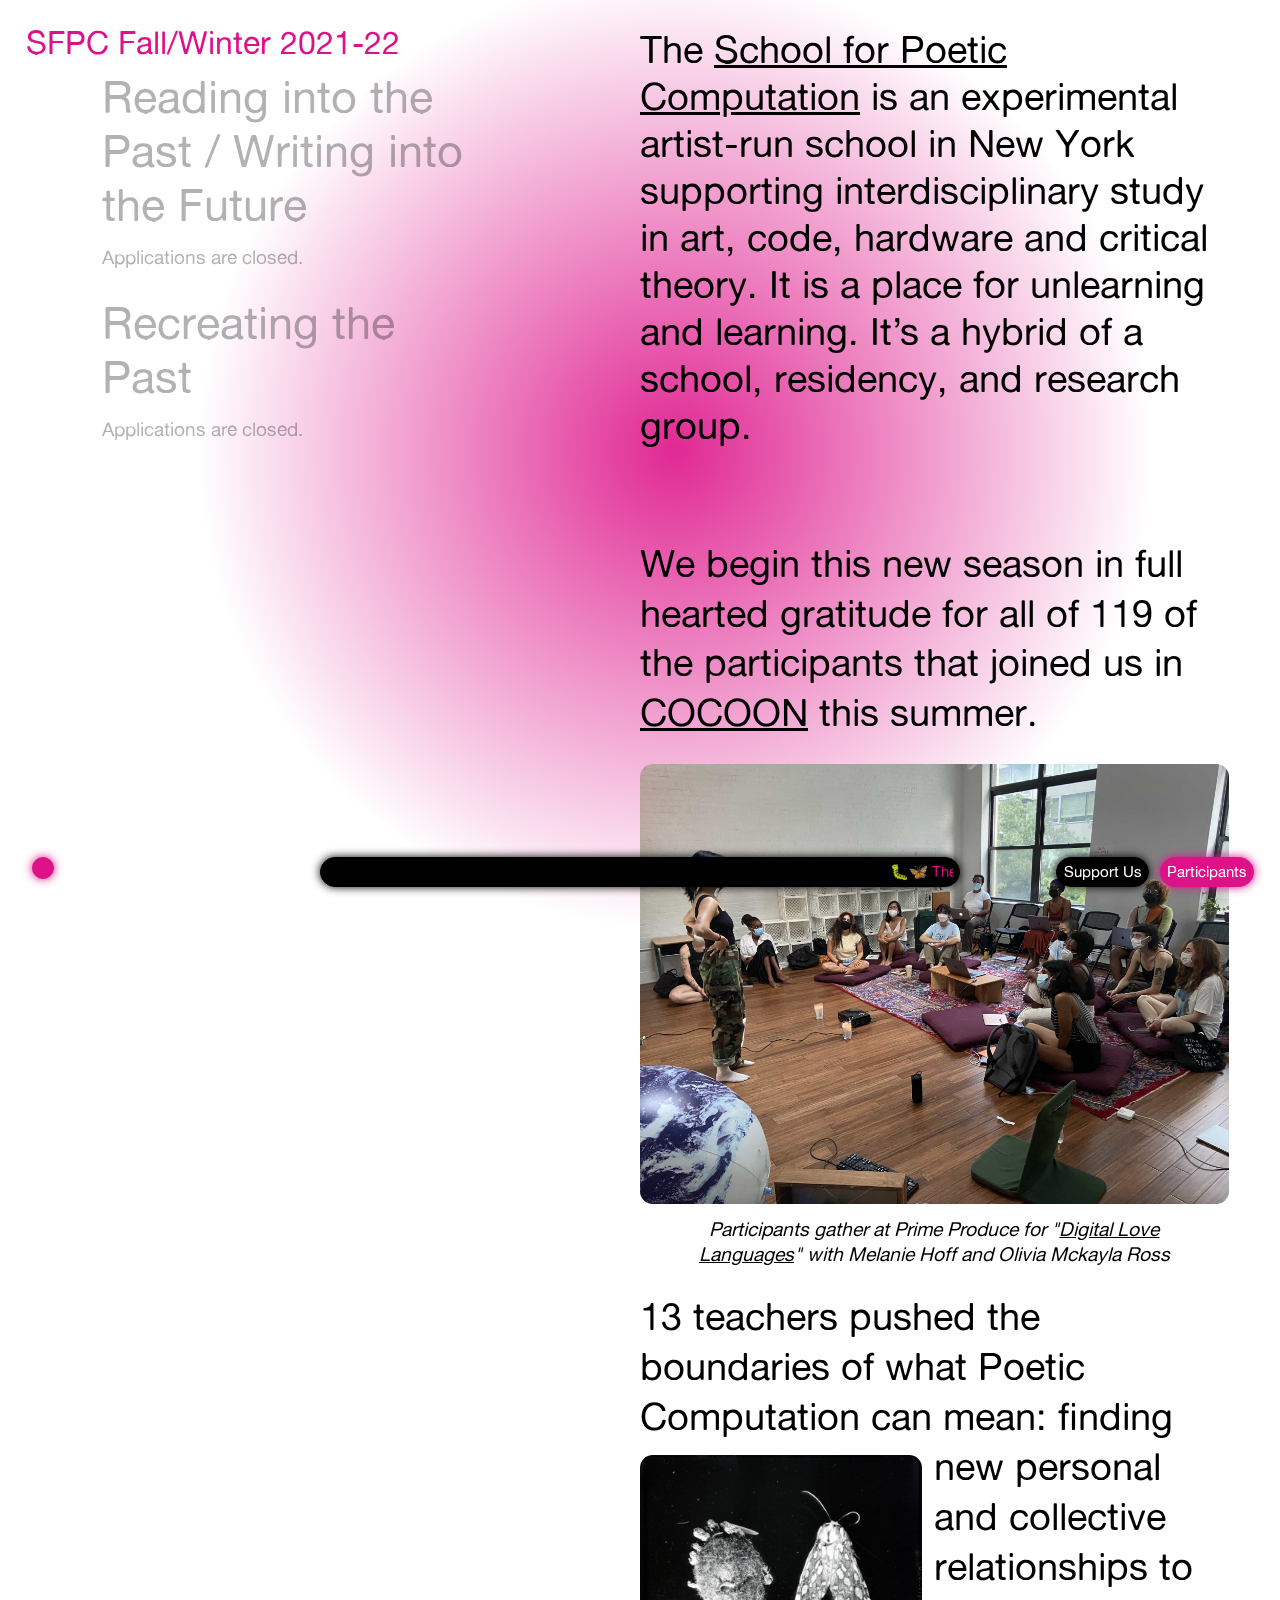
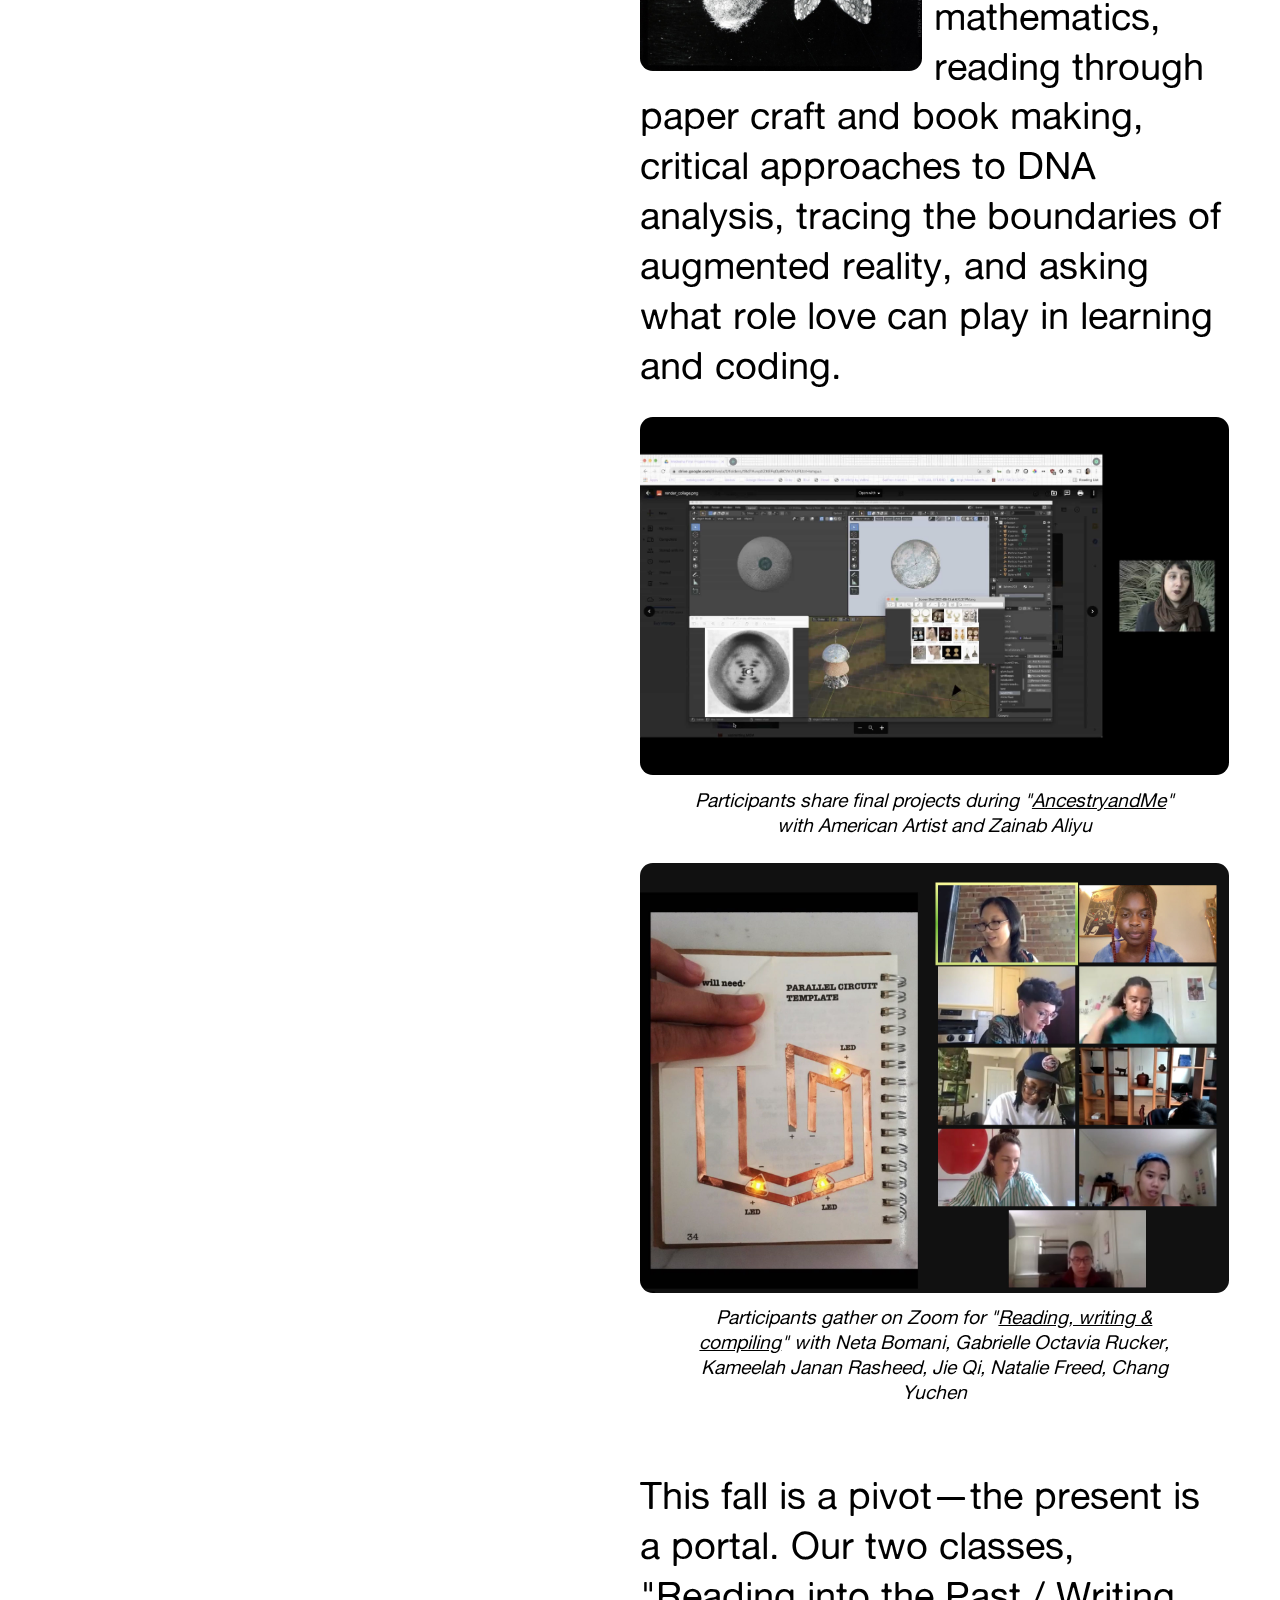
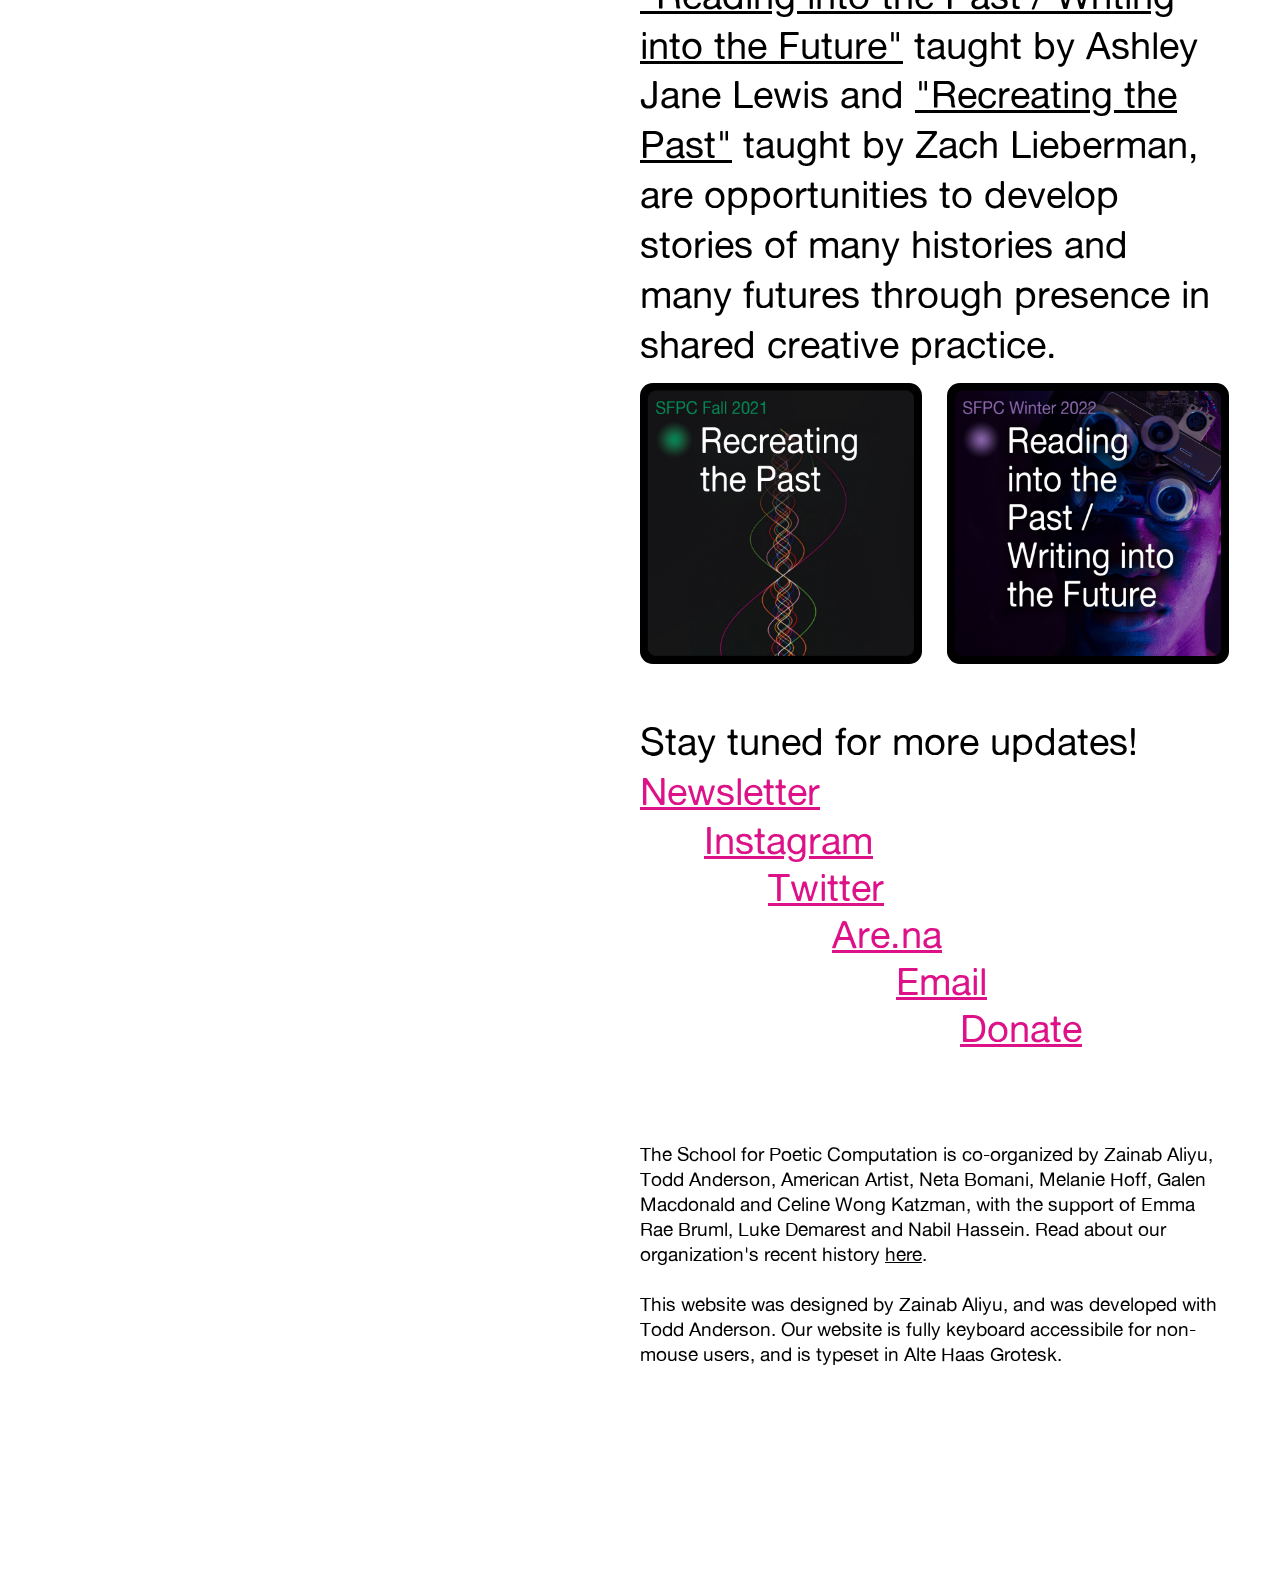
==== commit bbe456bf: "close apps sidebar" ====
--- a/index.html
+++ b/index.html
@@ -31,7 +31,7 @@
 
             <div class="class-each">
               <div class="class-bullet"></div>
-                <a href="rpwf/index.html"><h3>Reading into the Past / Writing into the Future</h3><h4>Applications are open!</h4></a>
+                <a href="rpwf/index.html"><h3>Reading into the Past / Writing into the Future</h3><h4>Applications are closed.</h4></a>
             </div>
 
             <div class="clear"></div>
